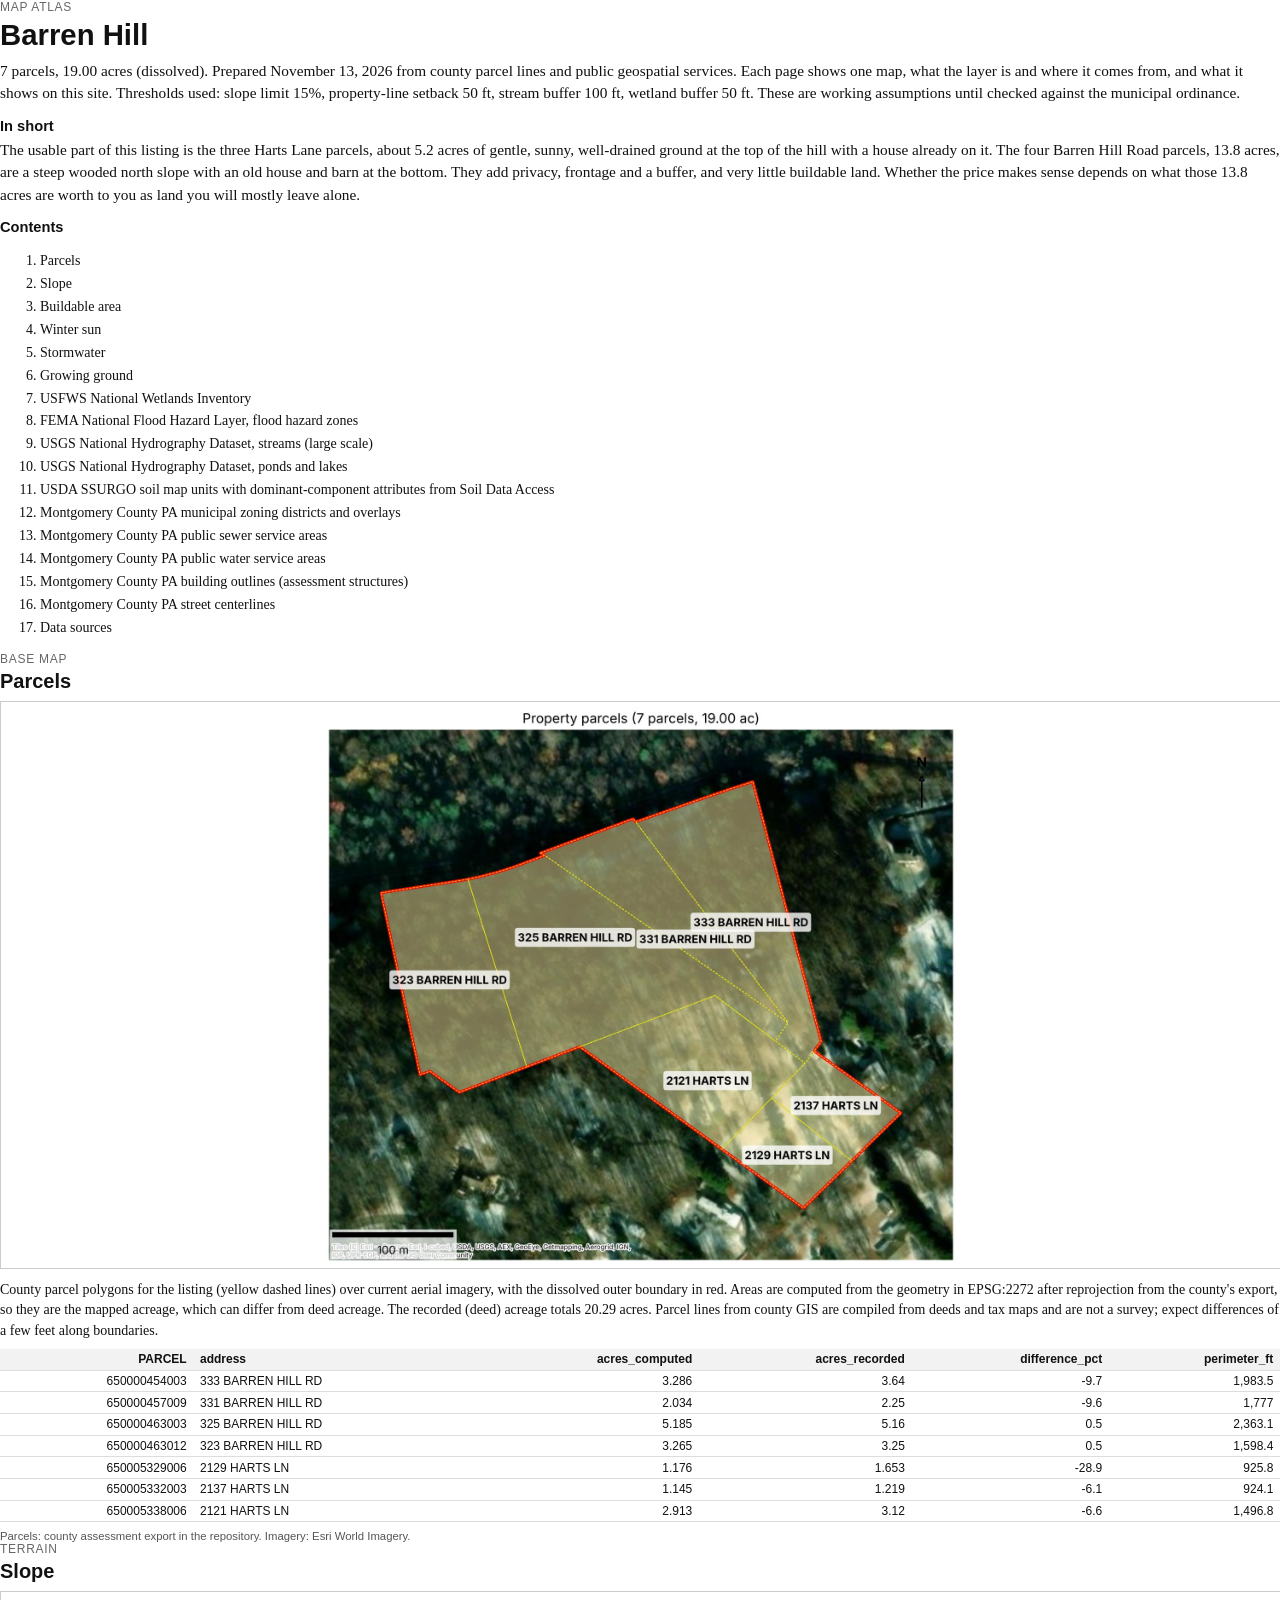
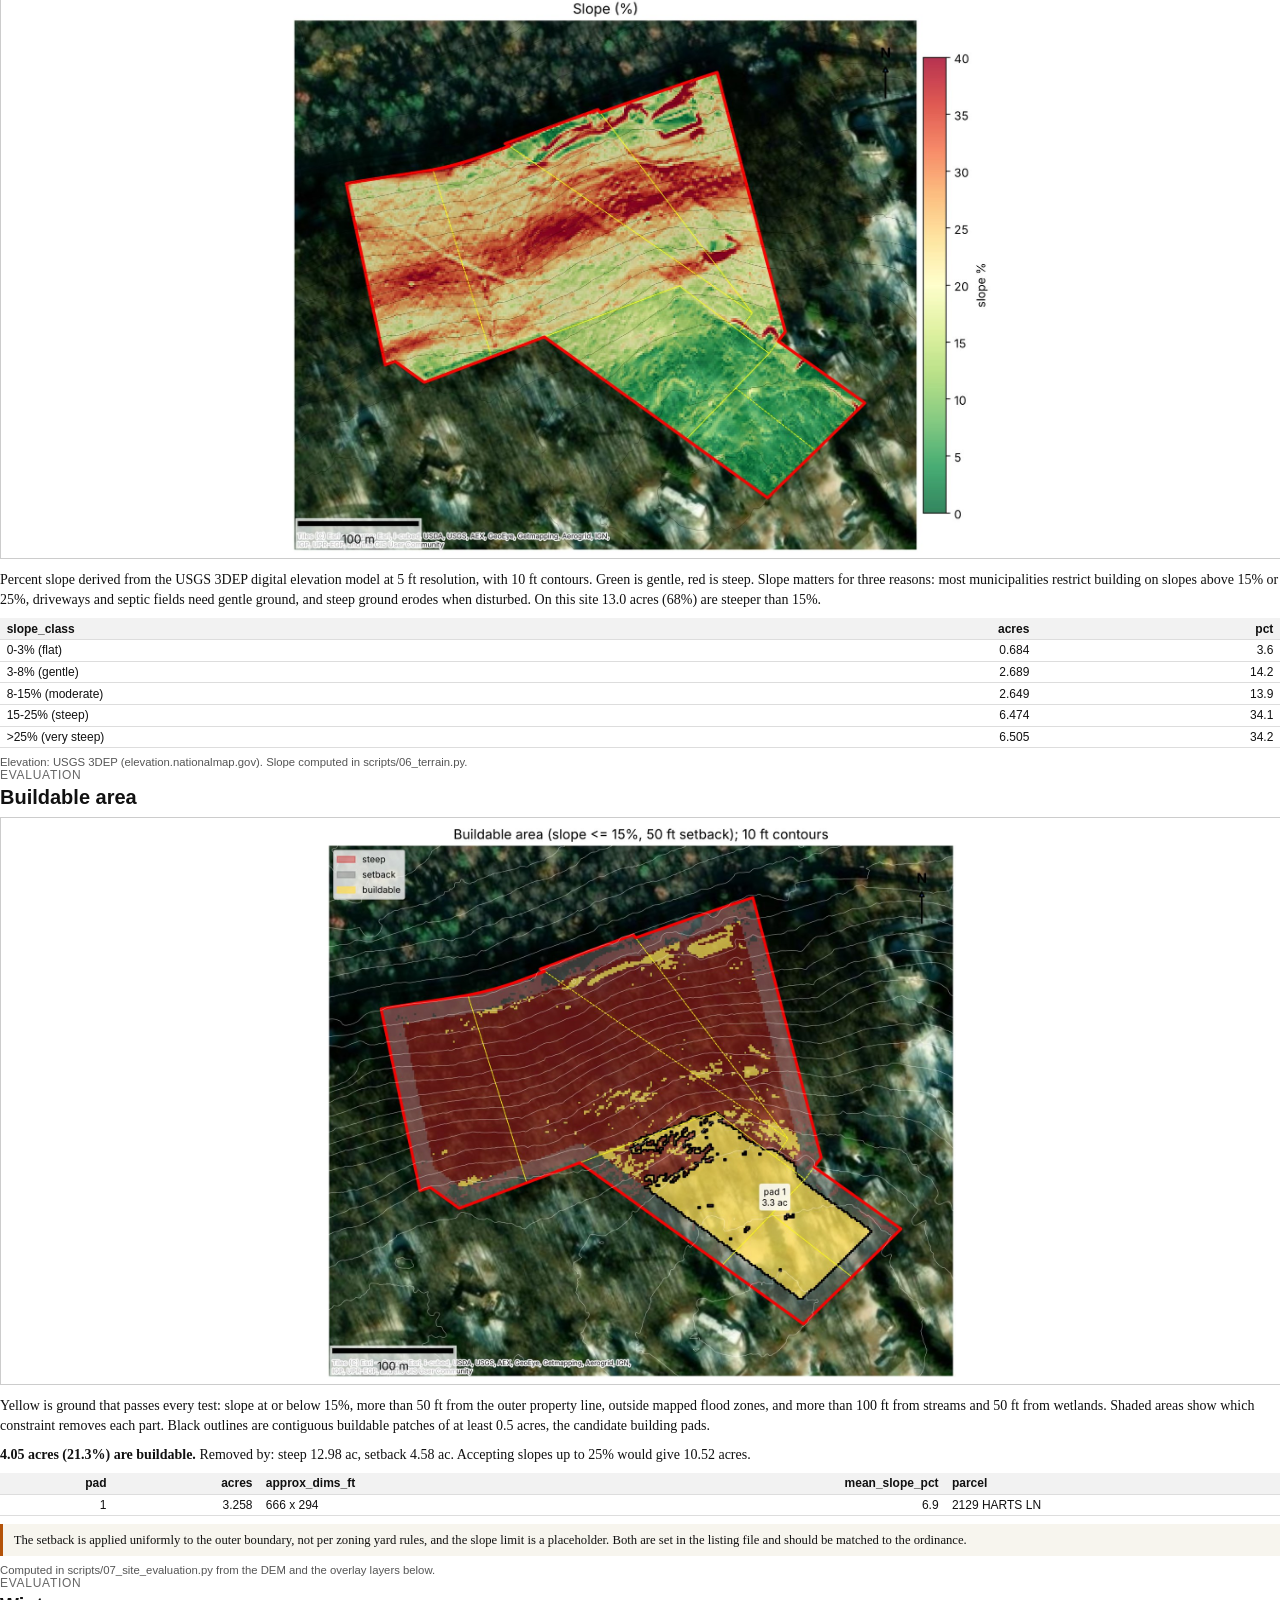
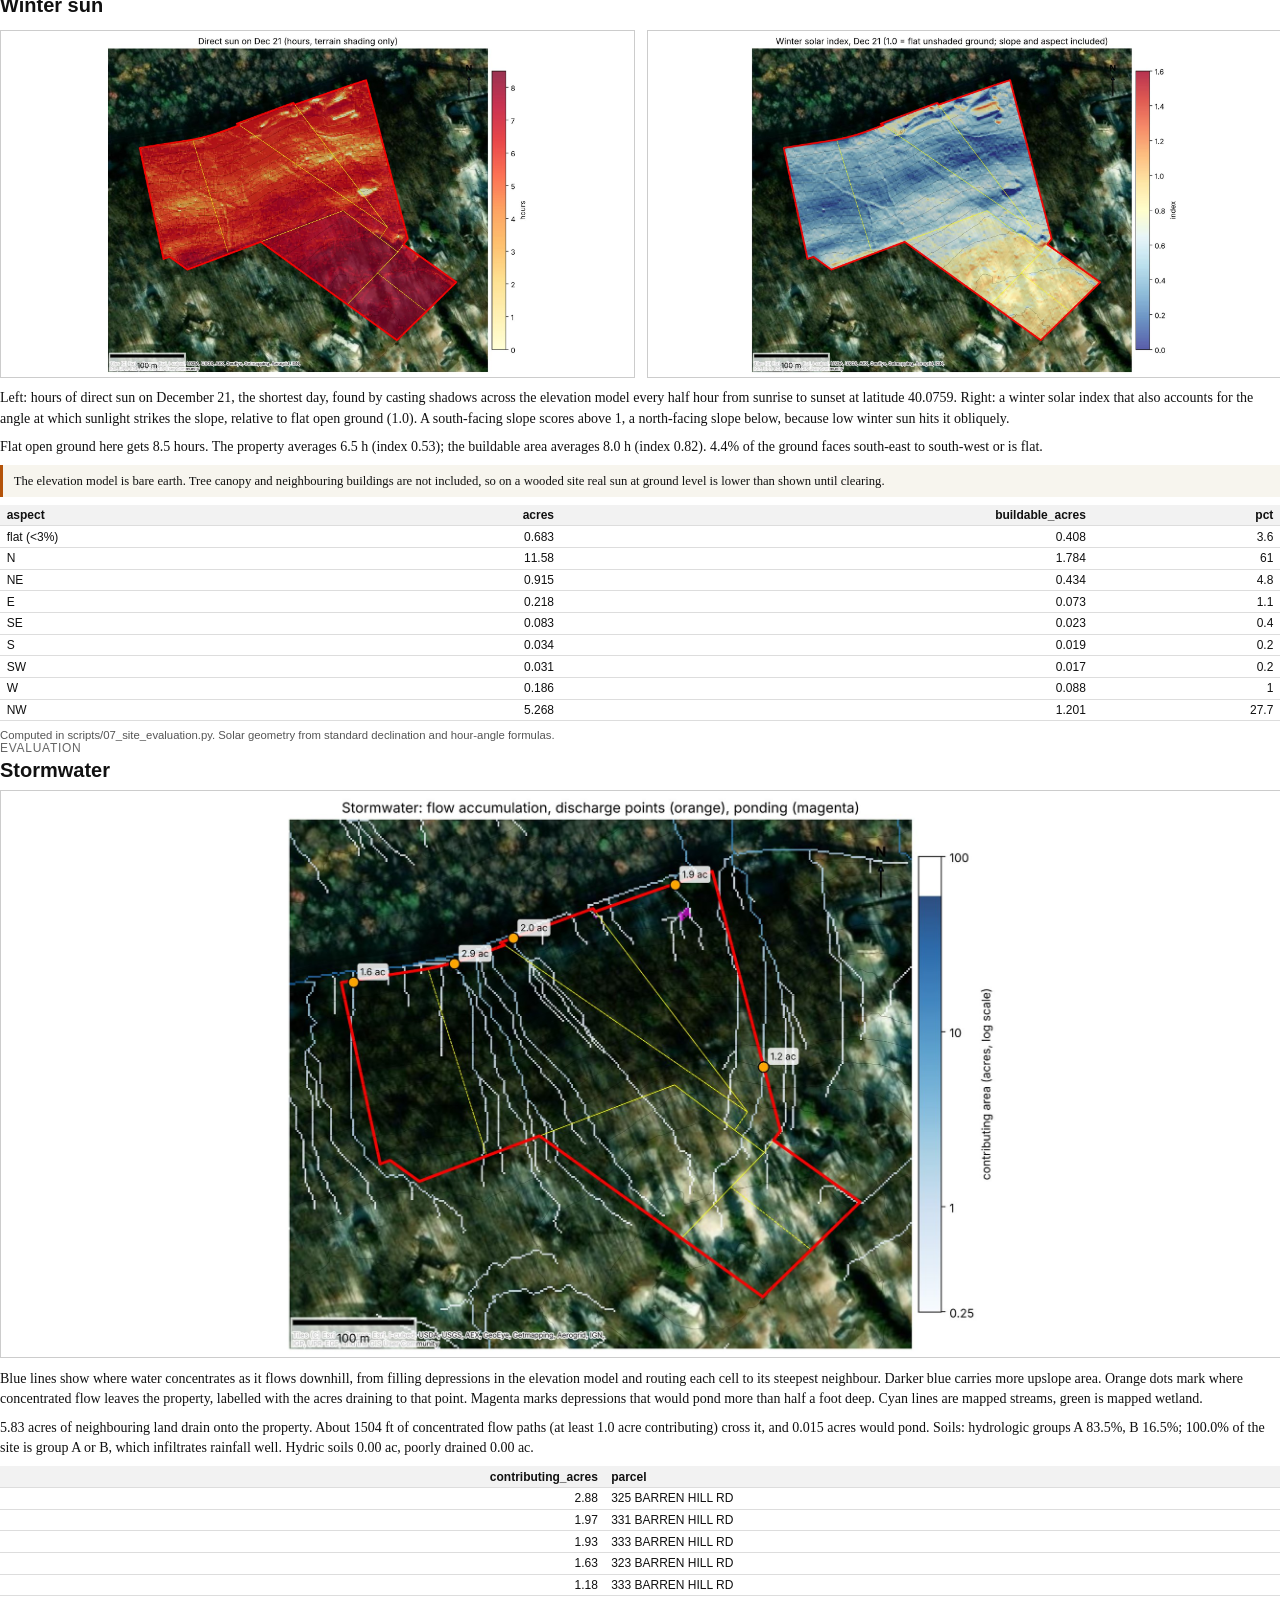
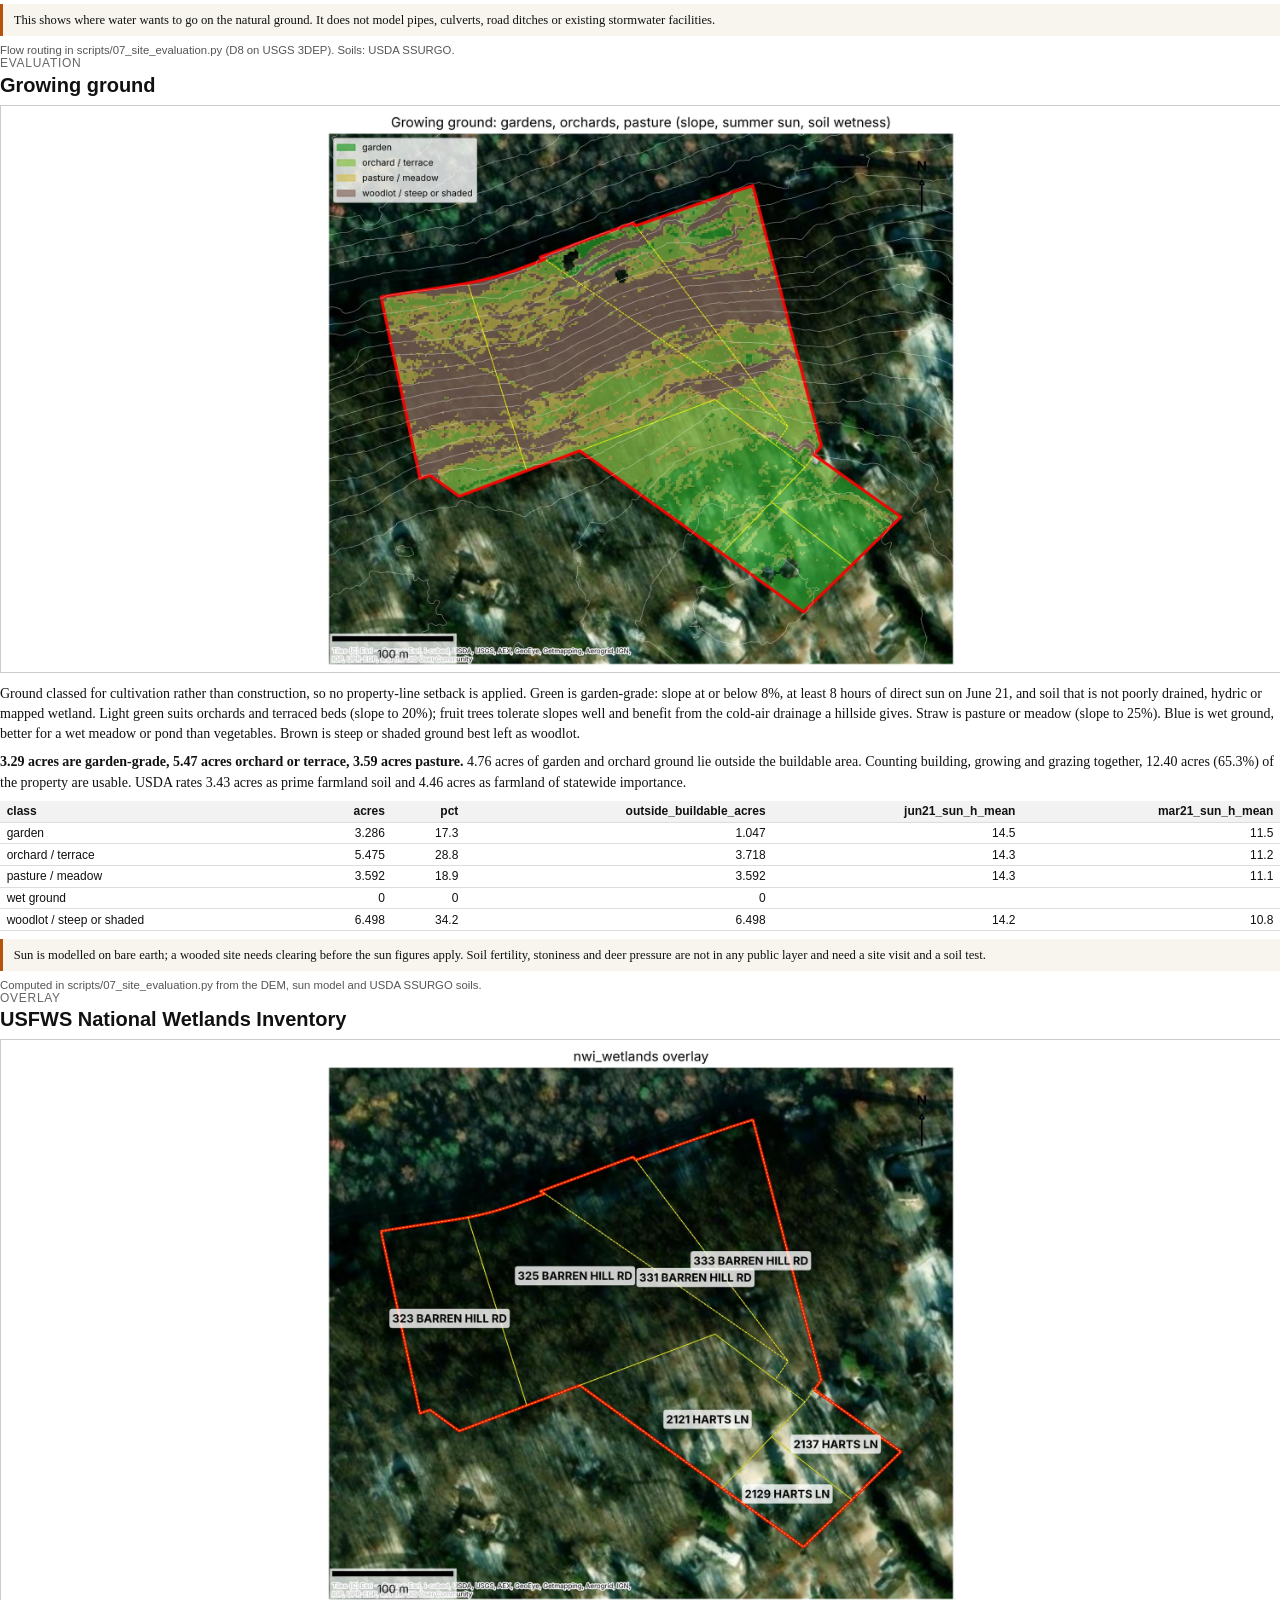
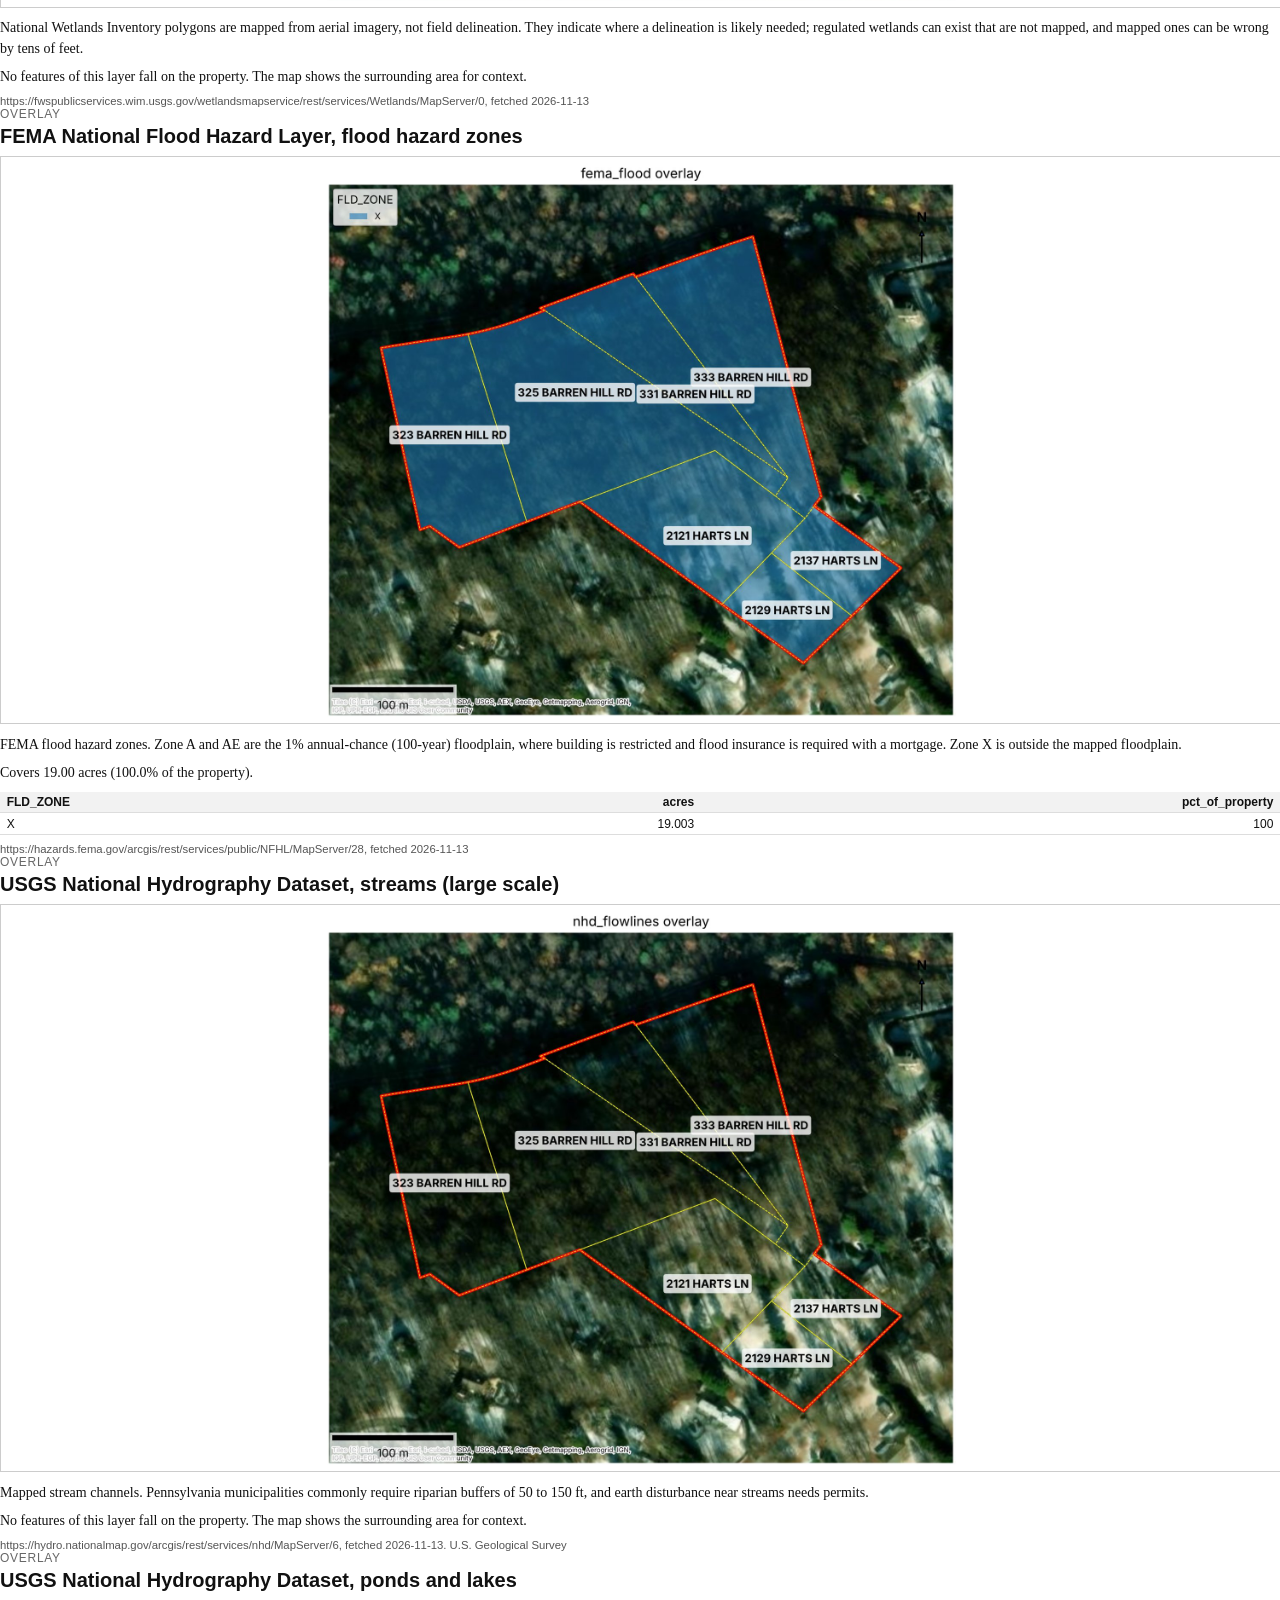
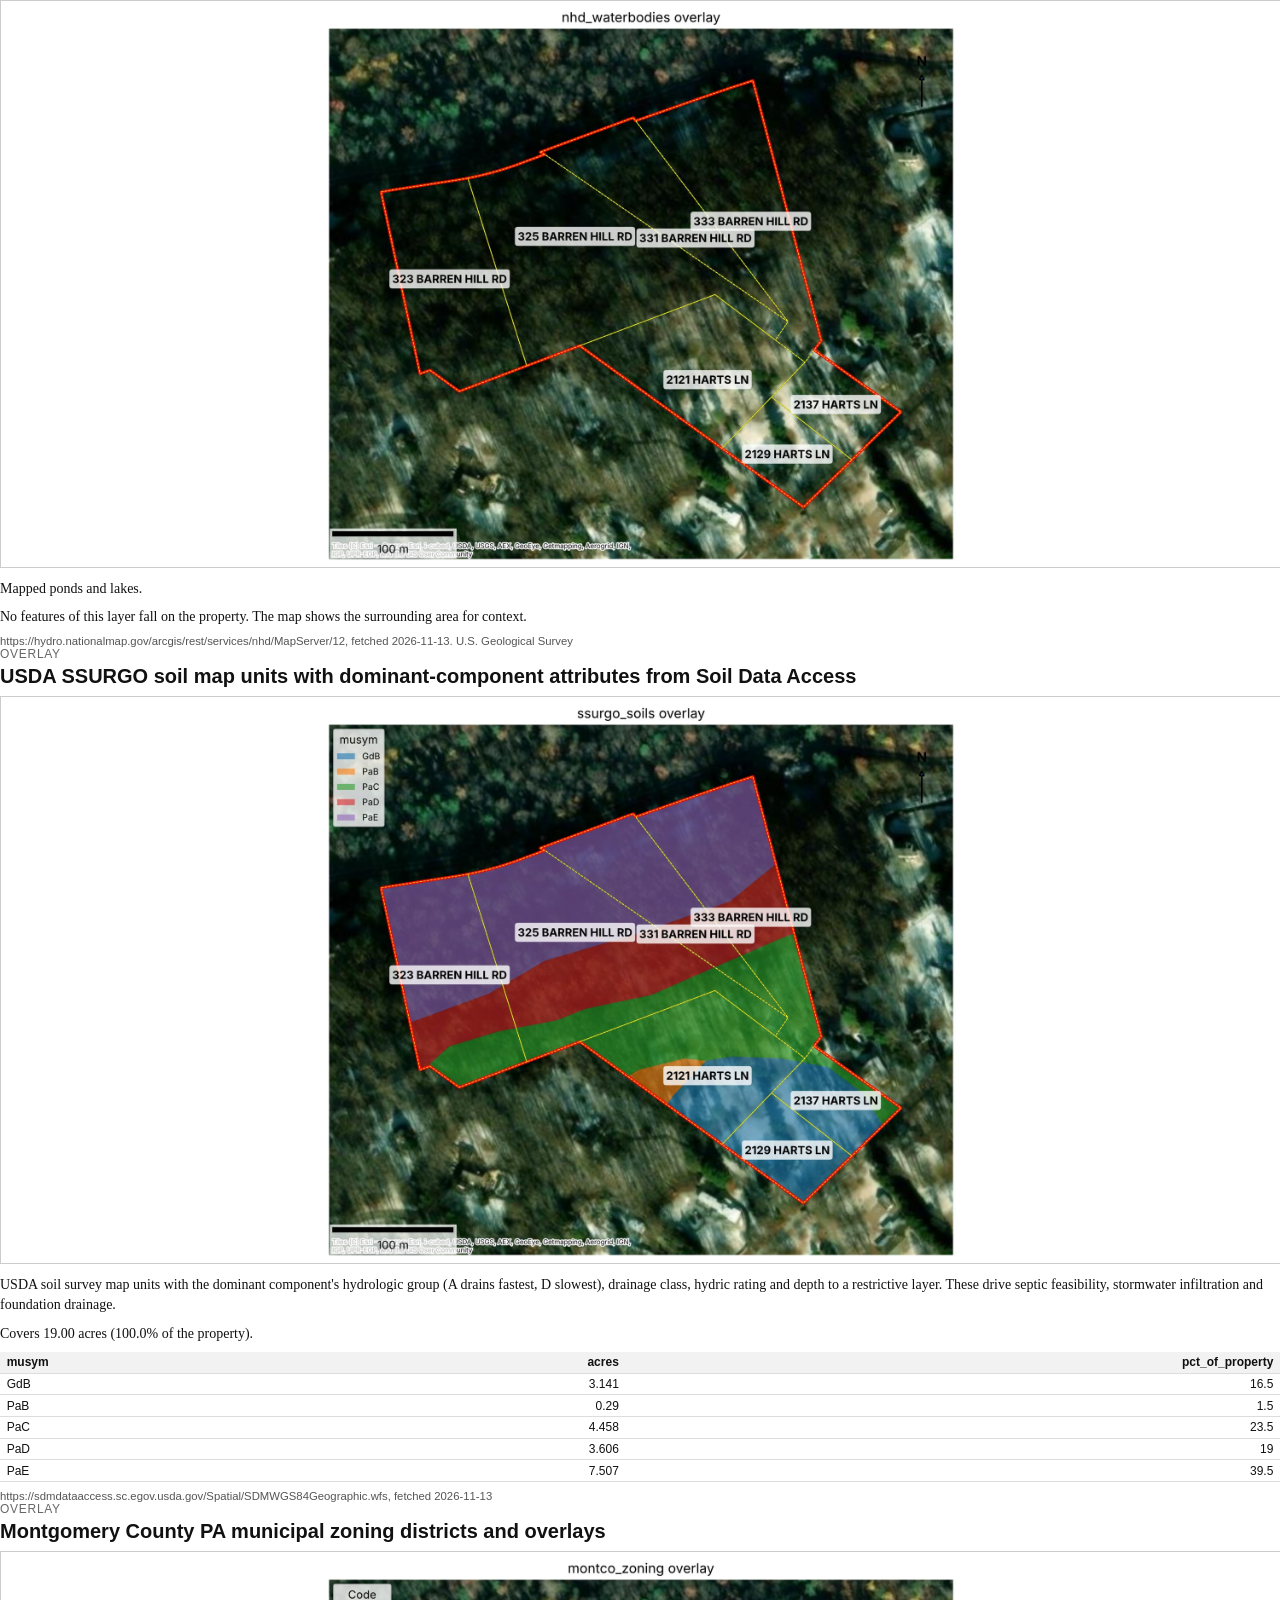
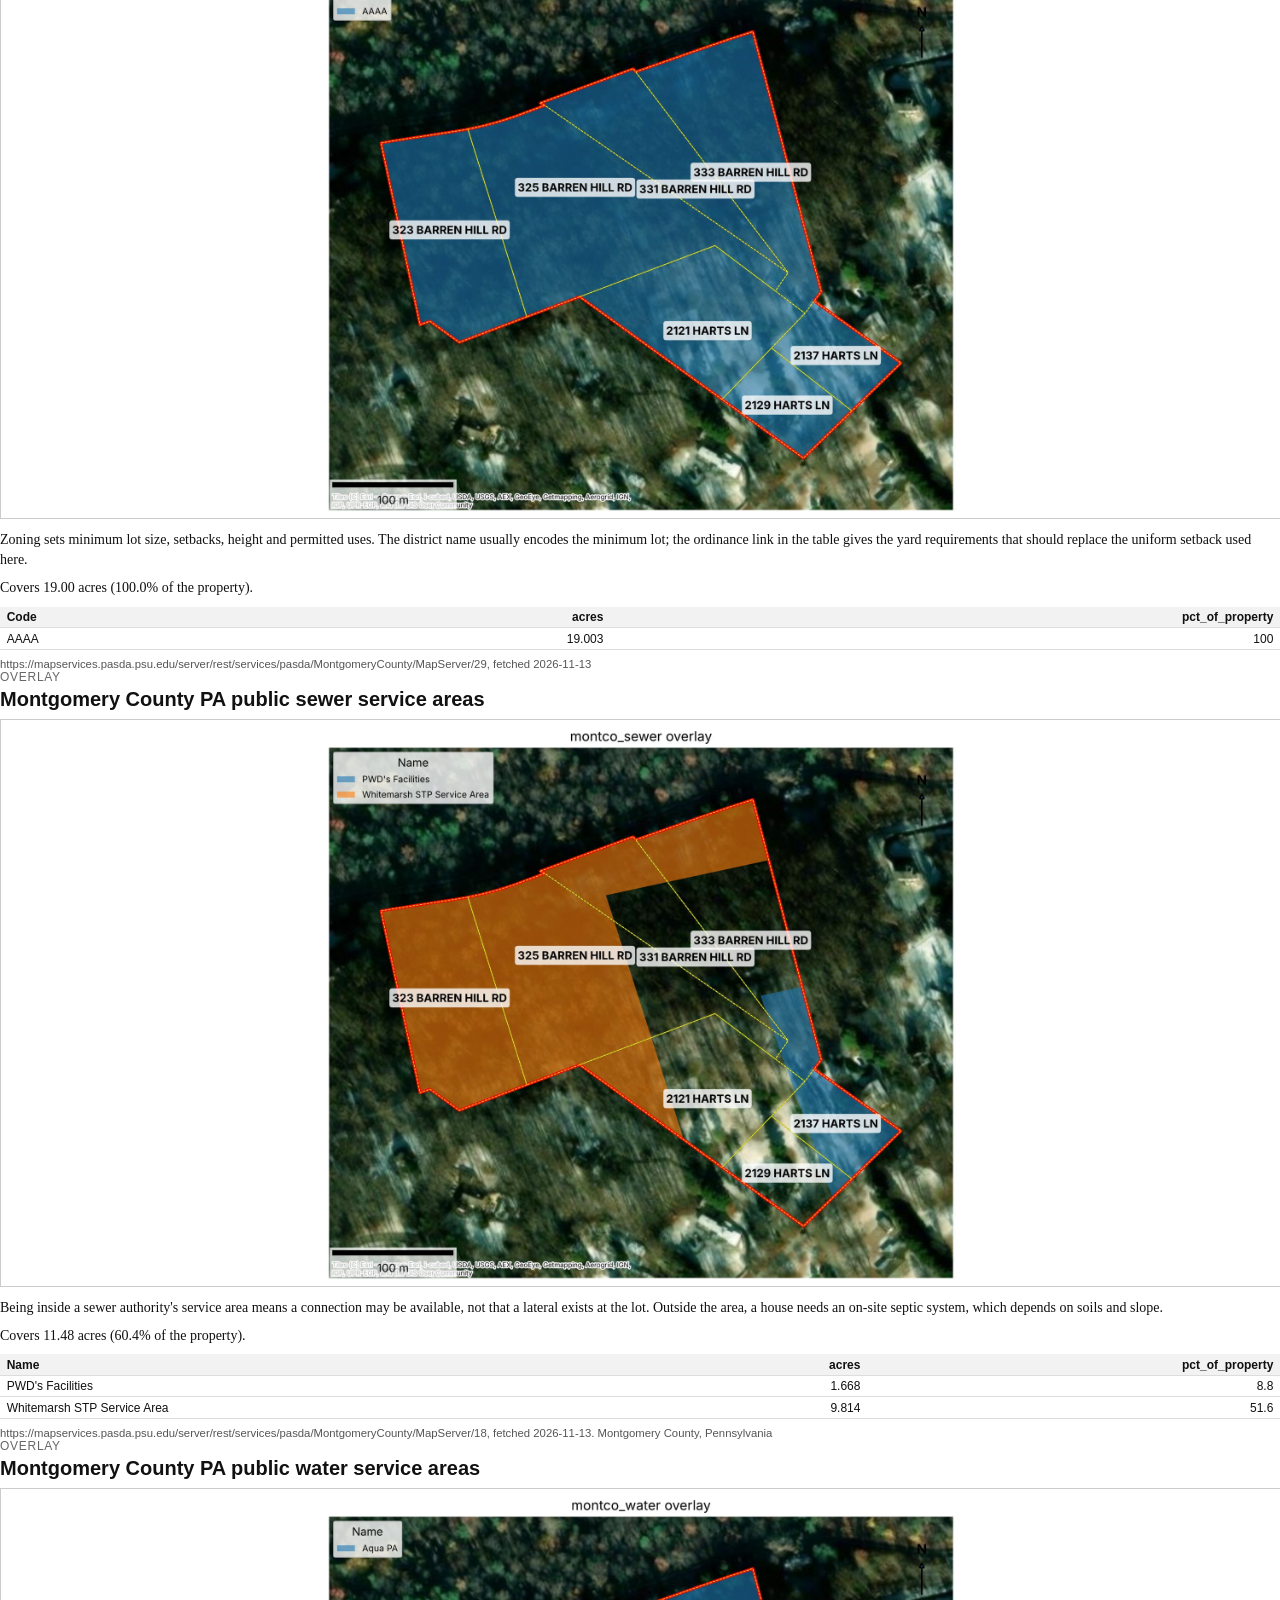
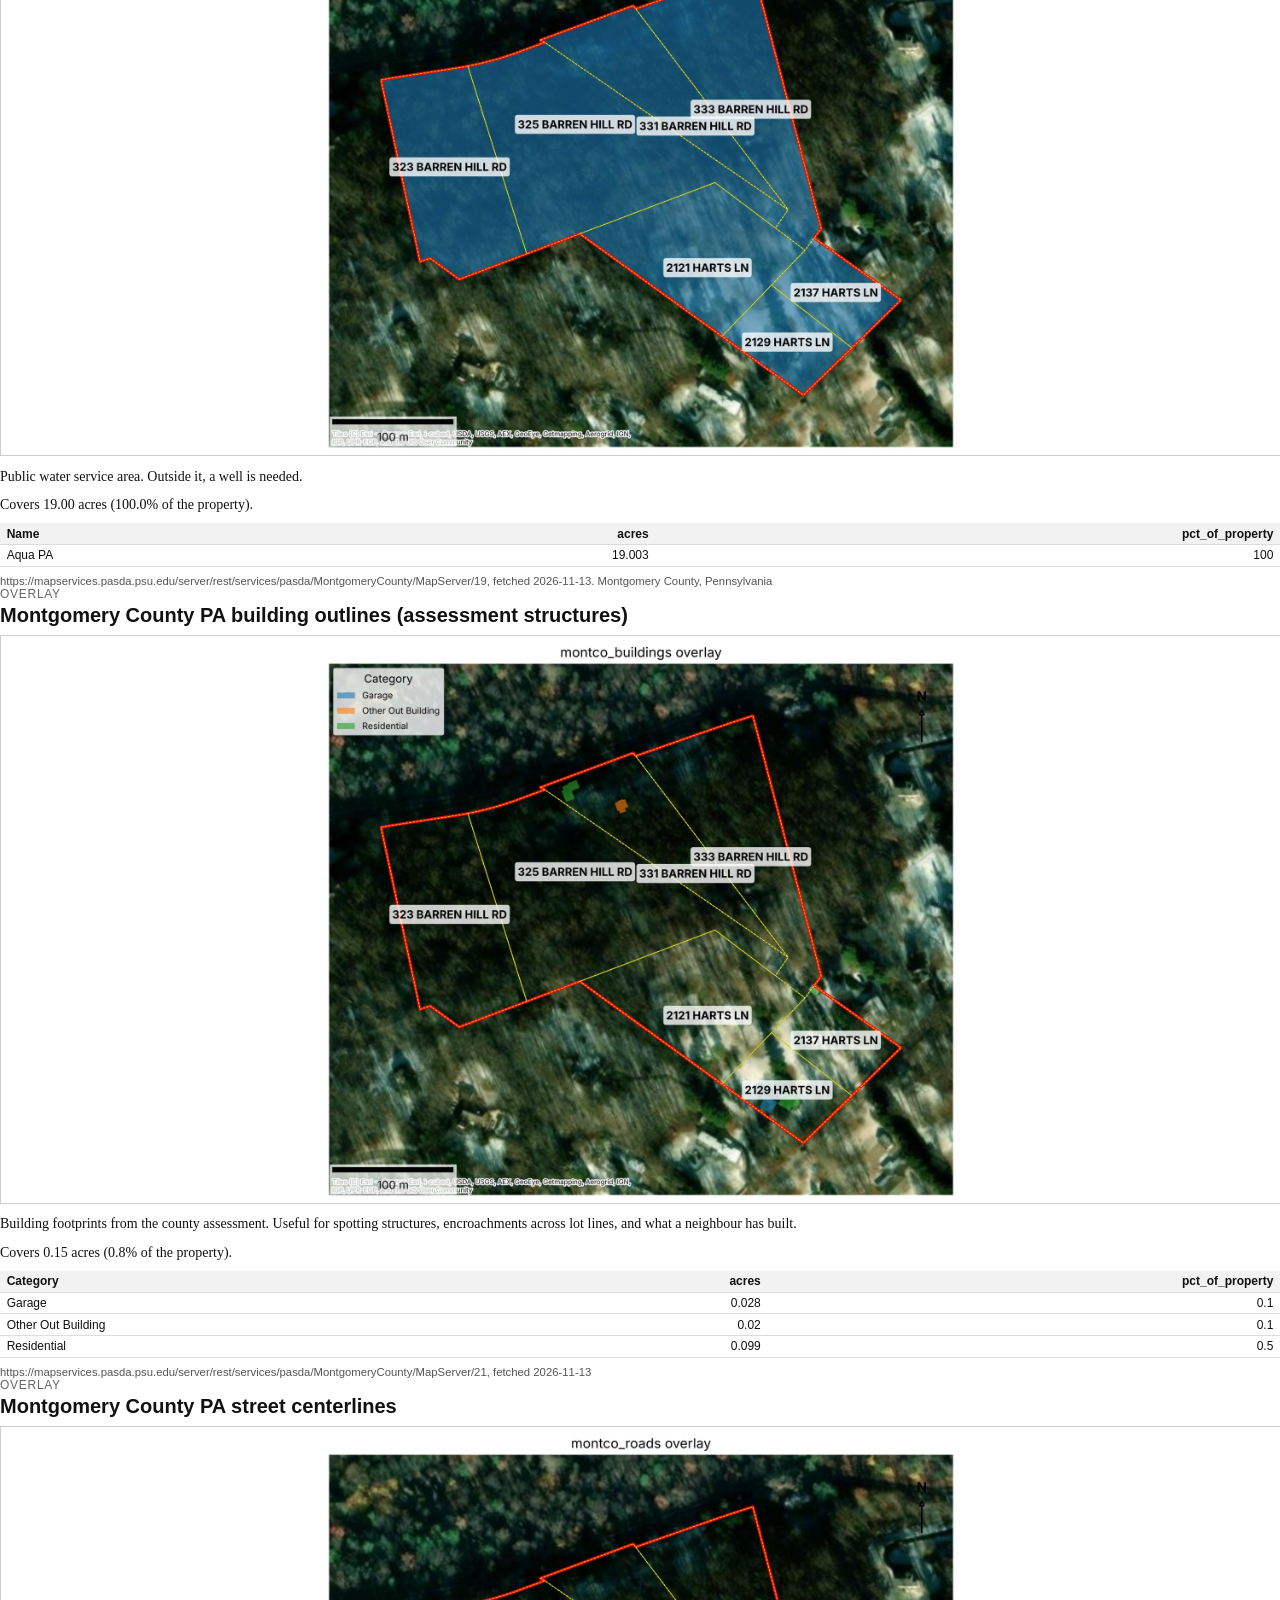
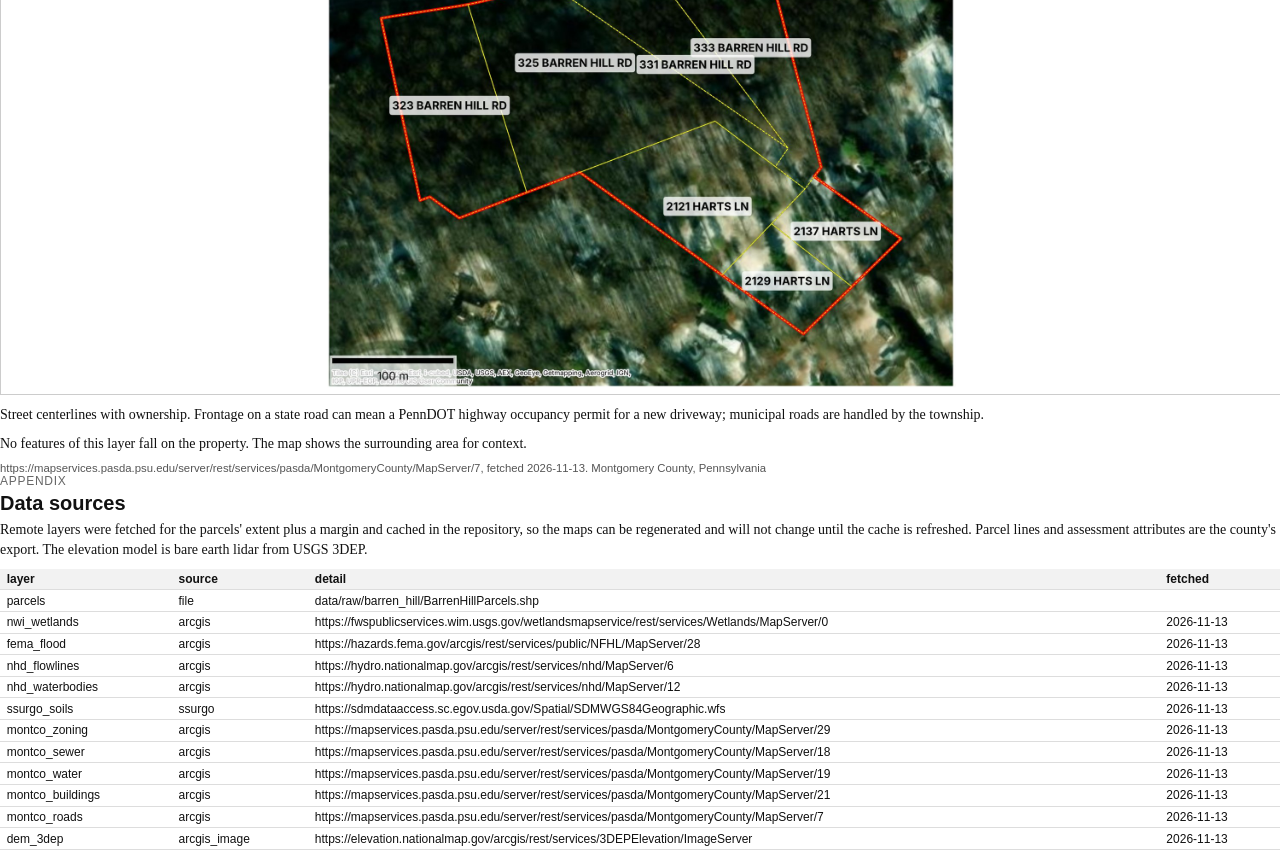
==== outputs/barren_hill/atlas.html @ b7d7057c "Growing-ground analysis and PDF map atlas Classes ground for gardens, orchards, pasture, wet ground " ====
<!DOCTYPE html><html><head><meta charset=utf-8><title>barren_hill map atlas</title><style>
@page { size: Letter; margin: 0.6in 0.6in 0.7in 0.6in; }
body { font: 10.5pt/1.45 Georgia, 'Times New Roman', serif; color: #111; margin: 0; }
h1 { font: 700 22pt/1.2 Helvetica, Arial, sans-serif; margin: 0 0 6pt; }
h2 { font: 700 15pt/1.2 Helvetica, Arial, sans-serif; margin: 0 0 4pt; }
h3 { font: 700 11pt/1.2 Helvetica, Arial, sans-serif; margin: 10pt 0 3pt; }
.page { page-break-after: always; }
.page:last-child { page-break-after: auto; }
.kicker { font: 9pt Helvetica, Arial, sans-serif; color: #666; text-transform: uppercase; letter-spacing: .06em; margin-bottom: 2pt; }
.map { width: 100%; max-height: 5.9in; object-fit: contain; display: block; margin: 6pt 0 8pt; border: 1px solid #ccc; }
.two .map { max-height: 3.6in; }
.src { font: 8.5pt Helvetica, Arial, sans-serif; color: #555; margin-top: 6pt; }
table { border-collapse: collapse; width: 100%; font: 9pt Helvetica, Arial, sans-serif; margin: 4pt 0 6pt; }
th, td { border-bottom: 1px solid #ddd; padding: 2.5pt 5pt; text-align: left; vertical-align: top; }
th { background: #f2f2f2; } td.n, th.n { text-align: right; }
p { margin: 0 0 6pt; }
.cover p { font-size: 11.5pt; }
.toc li { margin: 2pt 0; }
.note { background: #f7f5ee; border-left: 3px solid #b45309; padding: 5pt 8pt; margin: 6pt 0; font-size: 9.5pt; }
.two { display: grid; grid-template-columns: 1fr 1fr; gap: 10pt; }
</style></head><body><section class="page cover"><div class="kicker">Map atlas</div><h1>Barren Hill</h1><p>7 parcels, 19.00 acres (dissolved). Prepared November 13, 2026 from county parcel lines and public geospatial services. Each page shows one map, what the layer is and where it comes from, and what it shows on this site. Thresholds used: slope limit 15%, property-line setback 50 ft, stream buffer 100 ft, wetland buffer 50 ft. These are working assumptions until checked against the municipal ordinance.</p><h3>In short</h3><p>The usable part of this listing is the three Harts Lane parcels, about 5.2 acres of gentle, sunny, well-drained ground at the top of the hill with a house already on it. The four Barren Hill Road parcels, 13.8 acres, are a steep wooded north slope with an old house and barn at the bottom. They add privacy, frontage and a buffer, and very little buildable land. Whether the price makes sense depends on what those 13.8 acres are worth to you as land you will mostly leave alone.</p><h3>Contents</h3><ol class="toc"><li>Parcels</li><li>Slope</li><li>Buildable area</li><li>Winter sun</li><li>Stormwater</li><li>Growing ground</li><li>USFWS National Wetlands Inventory</li><li>FEMA National Flood Hazard Layer, flood hazard zones</li><li>USGS National Hydrography Dataset, streams (large scale)</li><li>USGS National Hydrography Dataset, ponds and lakes</li><li>USDA SSURGO soil map units with dominant-component attributes from Soil Data Access</li><li>Montgomery County PA municipal zoning districts and overlays</li><li>Montgomery County PA public sewer service areas</li><li>Montgomery County PA public water service areas</li><li>Montgomery County PA building outlines (assessment structures)</li><li>Montgomery County PA street centerlines</li><li>Data sources</li></ol></section><section class="page"><div class="kicker">Base map</div><h2>Parcels</h2><img class="map" src="[data-uri]"><p>County parcel polygons for the listing (yellow dashed lines) over current aerial imagery, with the dissolved outer boundary in red. Areas are computed from the geometry in EPSG:2272 after reprojection from the county's export, so they are the mapped acreage, which can differ from deed acreage. The recorded (deed) acreage totals 20.29 acres. Parcel lines from county GIS are compiled from deeds and tax maps and are not a survey; expect differences of a few feet along boundaries.</p><table><thead><tr><th class="n">PARCEL</th><th class="">address</th><th class="n">acres_computed</th><th class="n">acres_recorded</th><th class="n">difference_pct</th><th class="n">perimeter_ft</th></tr></thead><tbody><tr><td class="n">650000454003</td><td class="">333 BARREN HILL RD</td><td class="n">3.286</td><td class="n">3.64</td><td class="n">-9.7</td><td class="n">1,983.5</td></tr><tr><td class="n">650000457009</td><td class="">331 BARREN HILL RD</td><td class="n">2.034</td><td class="n">2.25</td><td class="n">-9.6</td><td class="n">1,777</td></tr><tr><td class="n">650000463003</td><td class="">325 BARREN HILL RD</td><td class="n">5.185</td><td class="n">5.16</td><td class="n">0.5</td><td class="n">2,363.1</td></tr><tr><td class="n">650000463012</td><td class="">323 BARREN HILL RD</td><td class="n">3.265</td><td class="n">3.25</td><td class="n">0.5</td><td class="n">1,598.4</td></tr><tr><td class="n">650005329006</td><td class="">2129 HARTS LN</td><td class="n">1.176</td><td class="n">1.653</td><td class="n">-28.9</td><td class="n">925.8</td></tr><tr><td class="n">650005332003</td><td class="">2137 HARTS LN</td><td class="n">1.145</td><td class="n">1.219</td><td class="n">-6.1</td><td class="n">924.1</td></tr><tr><td class="n">650005338006</td><td class="">2121 HARTS LN</td><td class="n">2.913</td><td class="n">3.12</td><td class="n">-6.6</td><td class="n">1,496.8</td></tr></tbody></table><div class=src>Parcels: county assessment export in the repository. Imagery: Esri World Imagery.</div></section><section class="page"><div class="kicker">Terrain</div><h2>Slope</h2><img class="map" src="[data-uri]"><p>Percent slope derived from the USGS 3DEP digital elevation model at 5 ft resolution, with 10 ft contours. Green is gentle, red is steep. Slope matters for three reasons: most municipalities restrict building on slopes above 15% or 25%, driveways and septic fields need gentle ground, and steep ground erodes when disturbed. On this site 13.0 acres (68%) are steeper than 15%.</p><table><thead><tr><th class="">slope_class</th><th class="n">acres</th><th class="n">pct</th></tr></thead><tbody><tr><td class="">0-3% (flat)</td><td class="n">0.684</td><td class="n">3.6</td></tr><tr><td class="">3-8% (gentle)</td><td class="n">2.689</td><td class="n">14.2</td></tr><tr><td class="">8-15% (moderate)</td><td class="n">2.649</td><td class="n">13.9</td></tr><tr><td class="">15-25% (steep)</td><td class="n">6.474</td><td class="n">34.1</td></tr><tr><td class="">&gt;25% (very steep)</td><td class="n">6.505</td><td class="n">34.2</td></tr></tbody></table><div class=src>Elevation: USGS 3DEP (elevation.nationalmap.gov). Slope computed in scripts/06_terrain.py.</div></section><section class="page"><div class="kicker">Evaluation</div><h2>Buildable area</h2><img class="map" src="[data-uri]"><p>Yellow is ground that passes every test: slope at or below 15%, more than 50 ft from the outer property line, outside mapped flood zones, and more than 100 ft from streams and 50 ft from wetlands. Shaded areas show which constraint removes each part. Black outlines are contiguous buildable patches of at least 0.5 acres, the candidate building pads.</p><p><b>4.05 acres (21.3%) are buildable.</b> Removed by: steep 12.98 ac, setback 4.58 ac. Accepting slopes up to 25% would give 10.52 acres.</p><table><thead><tr><th class="n">pad</th><th class="n">acres</th><th class="">approx_dims_ft</th><th class="n">mean_slope_pct</th><th class="">parcel</th></tr></thead><tbody><tr><td class="n">1</td><td class="n">3.258</td><td class="">666 x 294</td><td class="n">6.9</td><td class="">2129 HARTS LN</td></tr></tbody></table><p class=note>The setback is applied uniformly to the outer boundary, not per zoning yard rules, and the slope limit is a placeholder. Both are set in the listing file and should be matched to the ordinance.</p><div class=src>Computed in scripts/07_site_evaluation.py from the DEM and the overlay layers below.</div></section><section class="page"><div class="kicker">Evaluation</div><h2>Winter sun</h2><div class="two"><img class="map" src="[data-uri]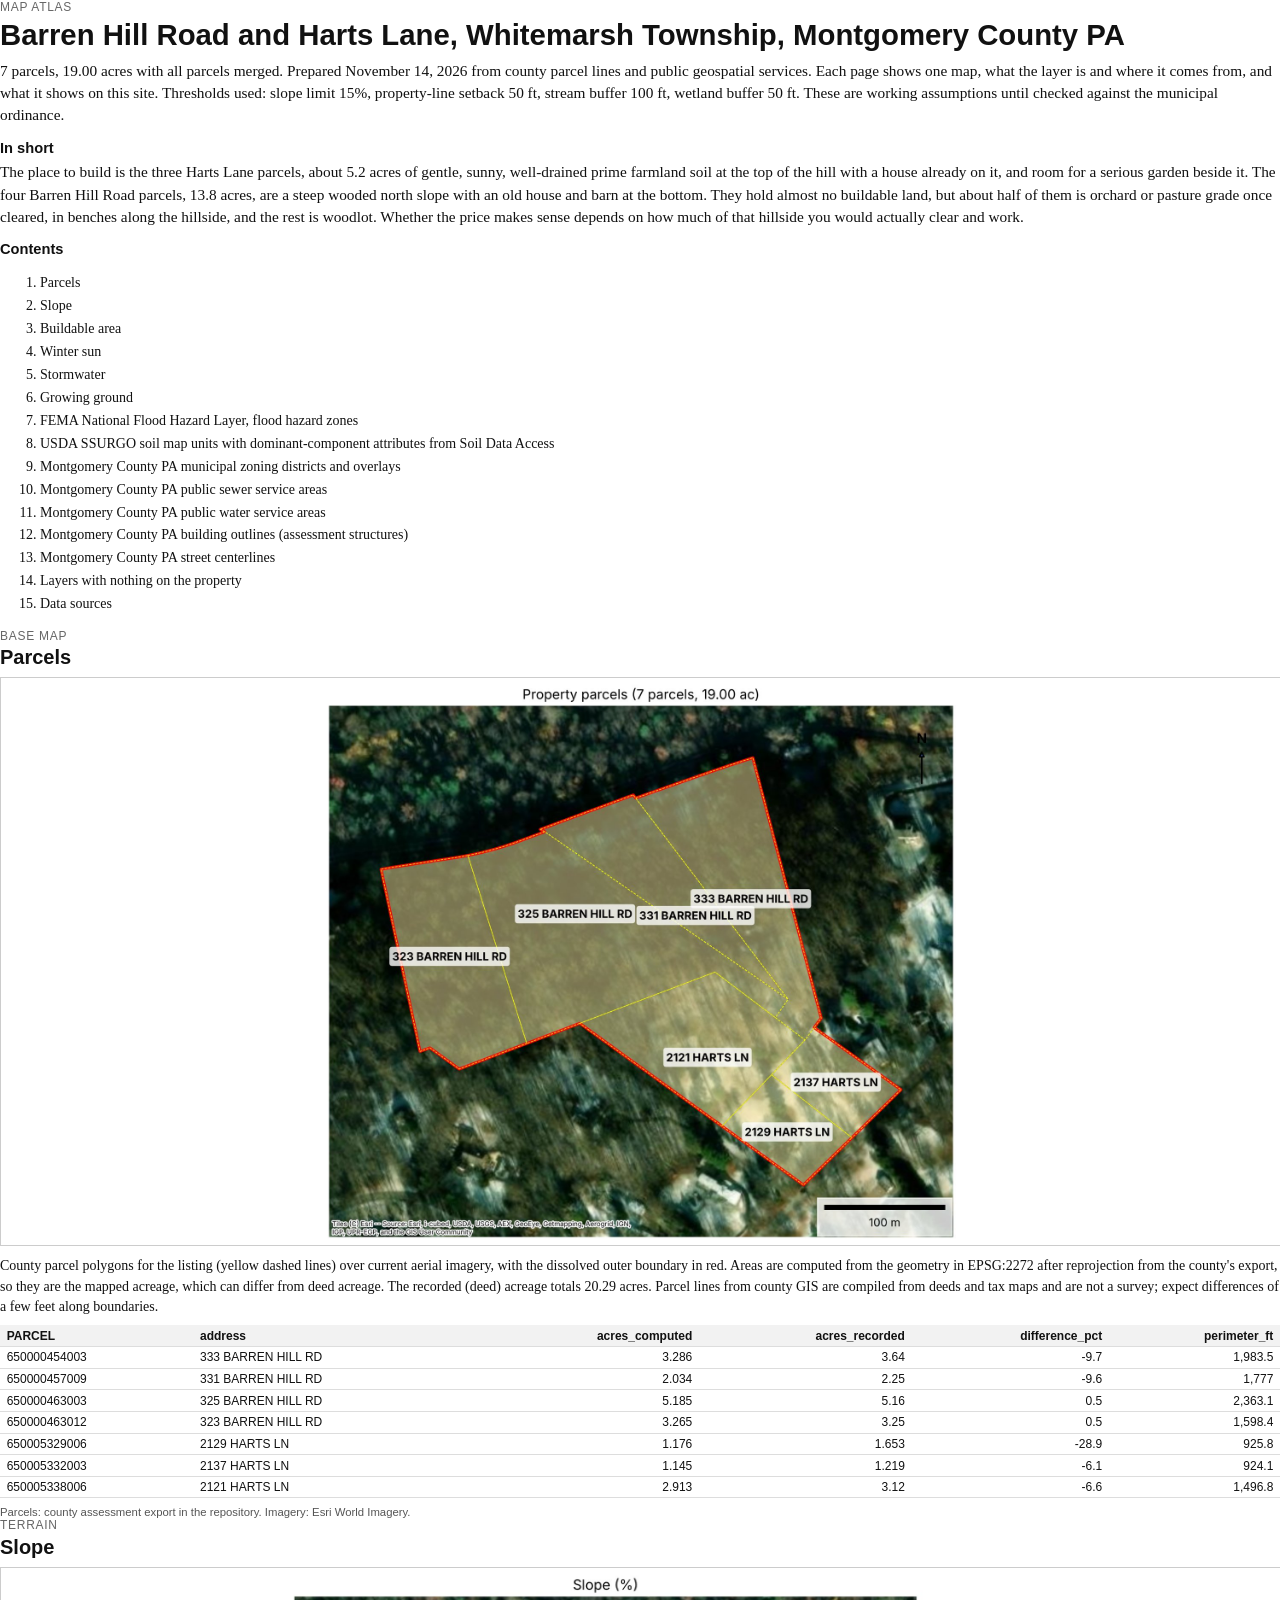
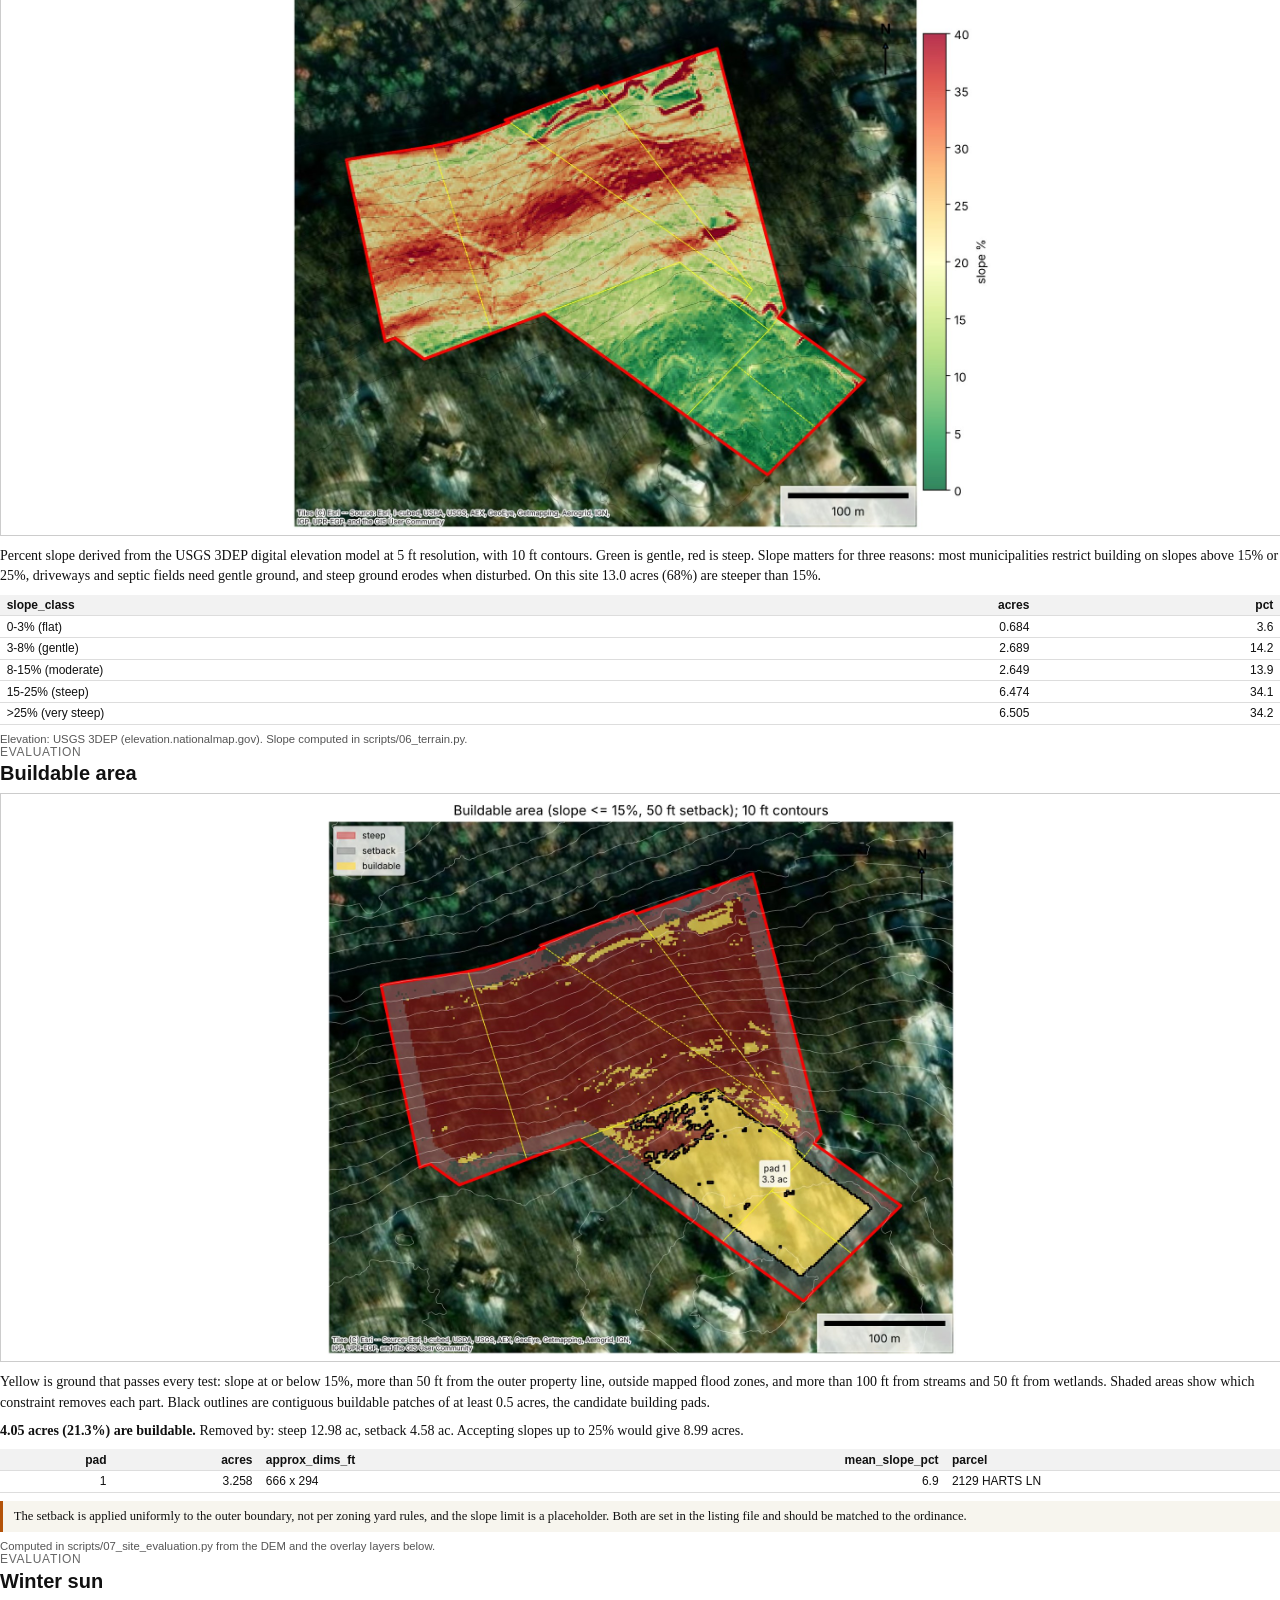
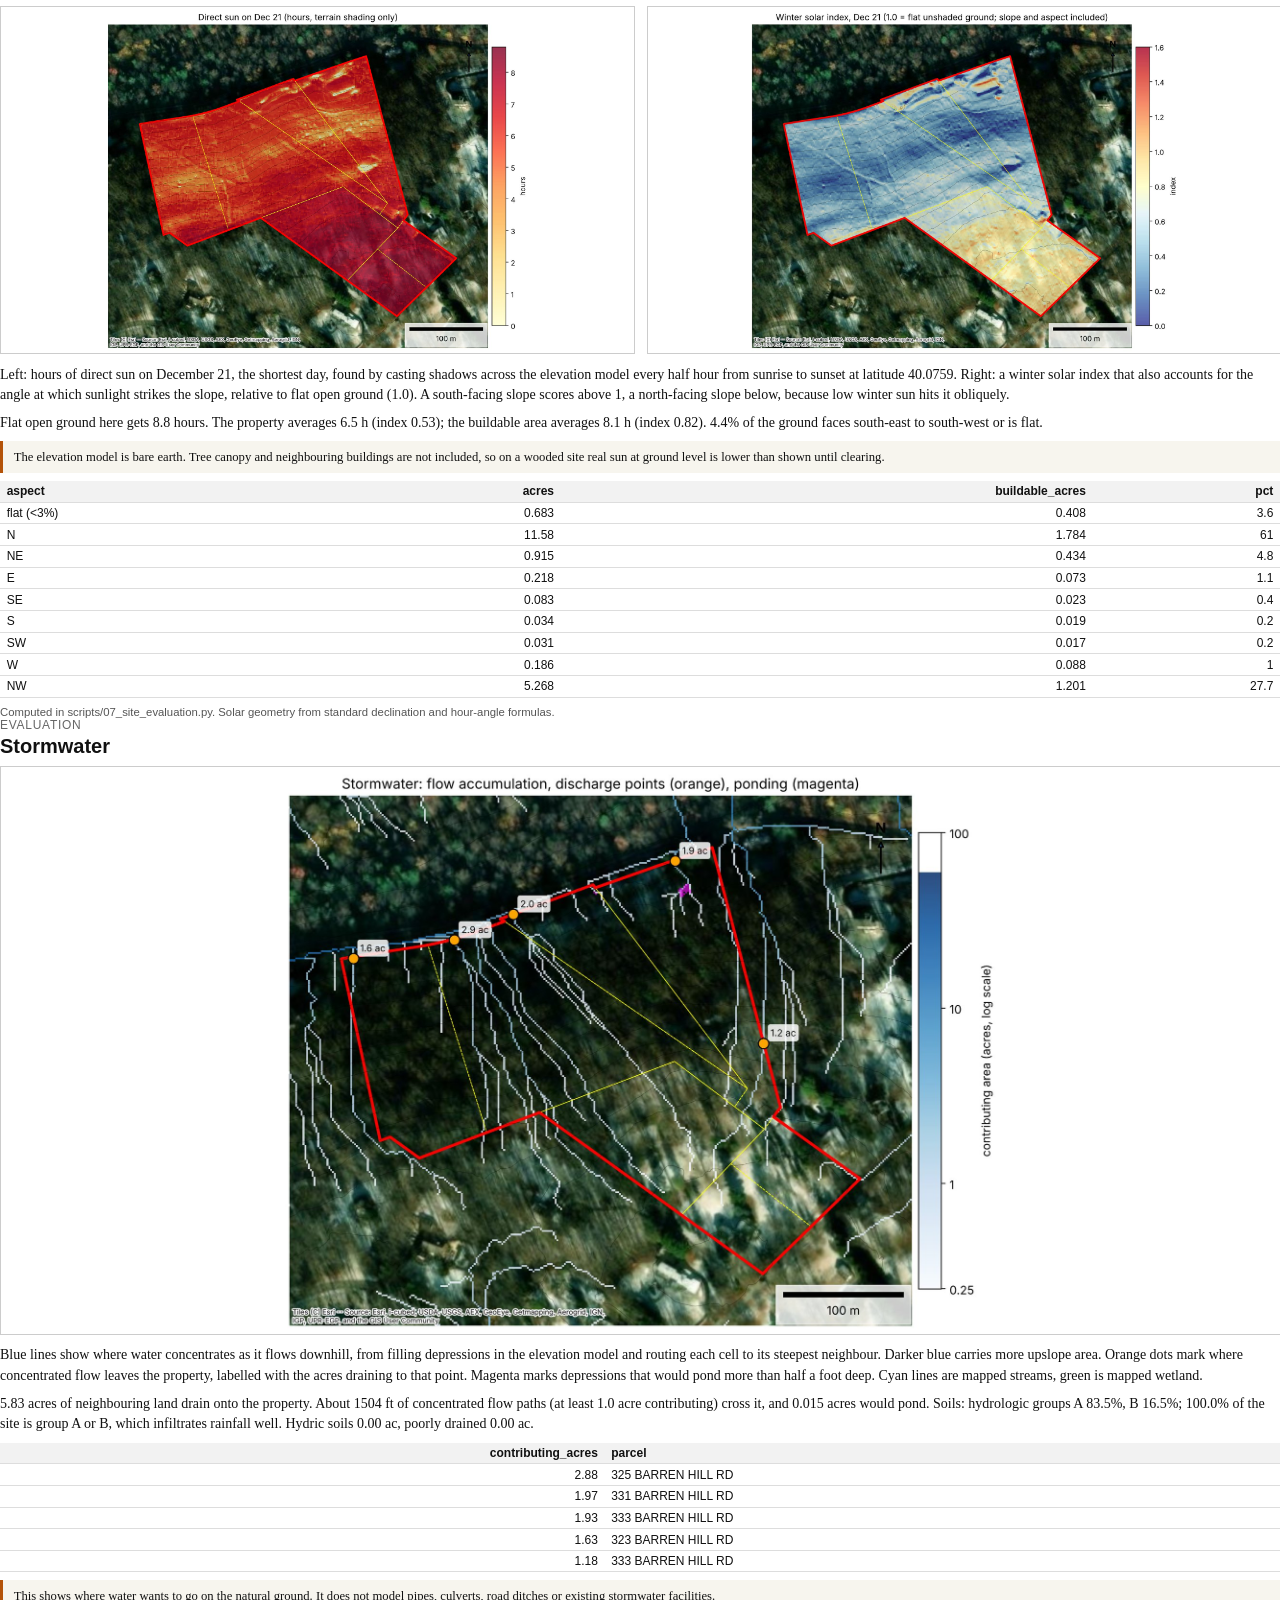
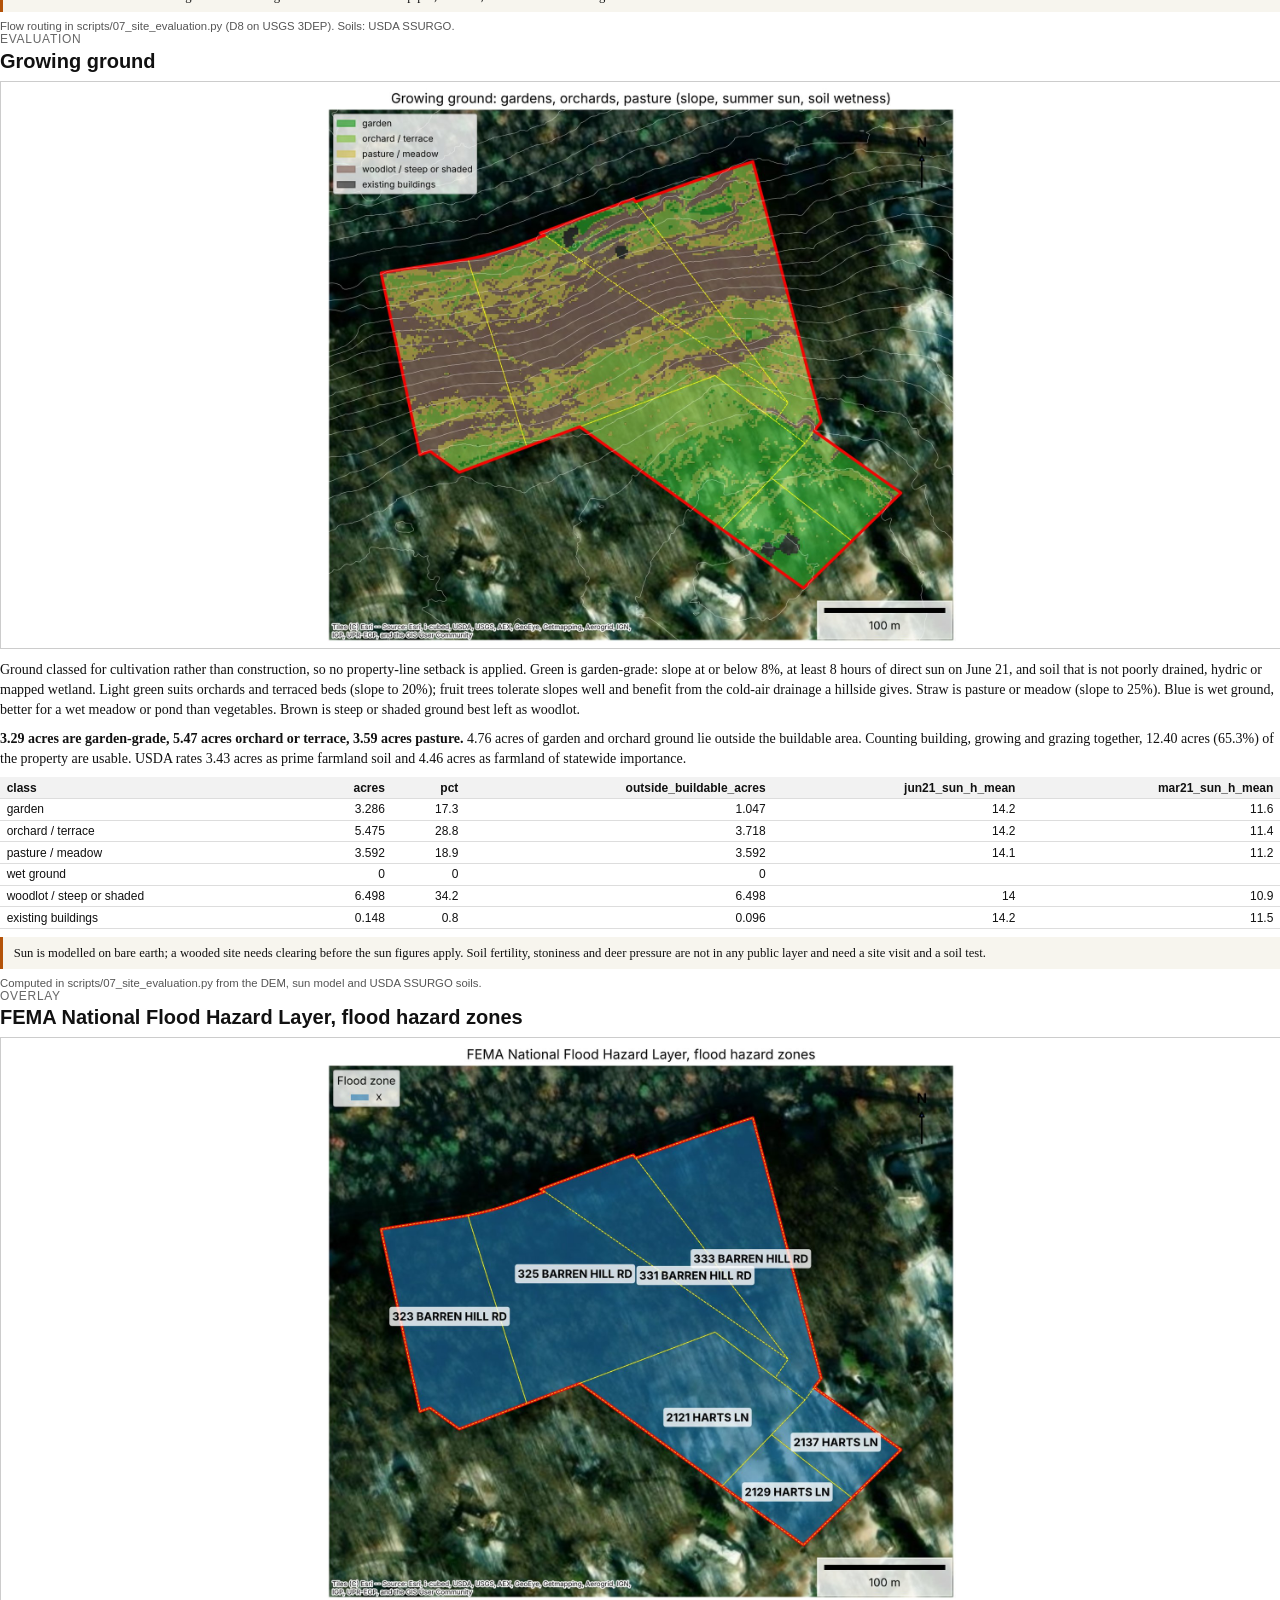
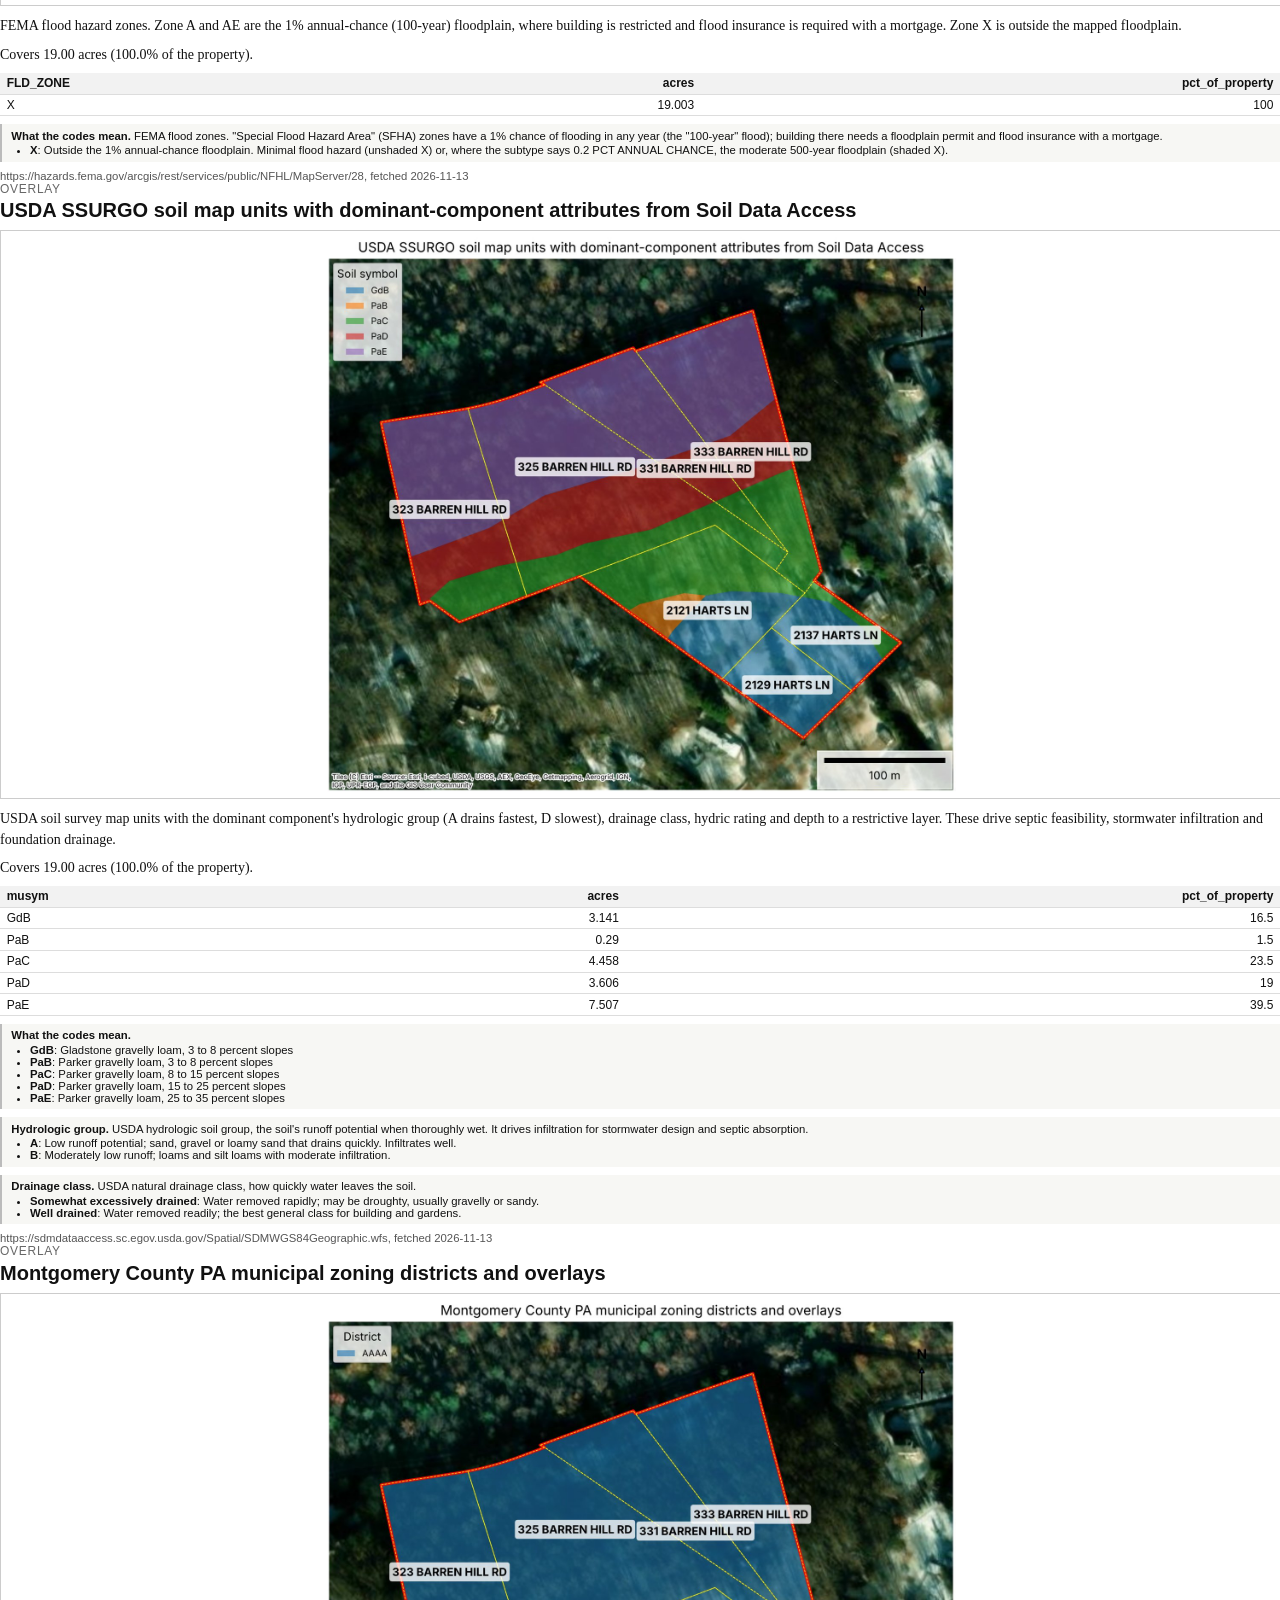
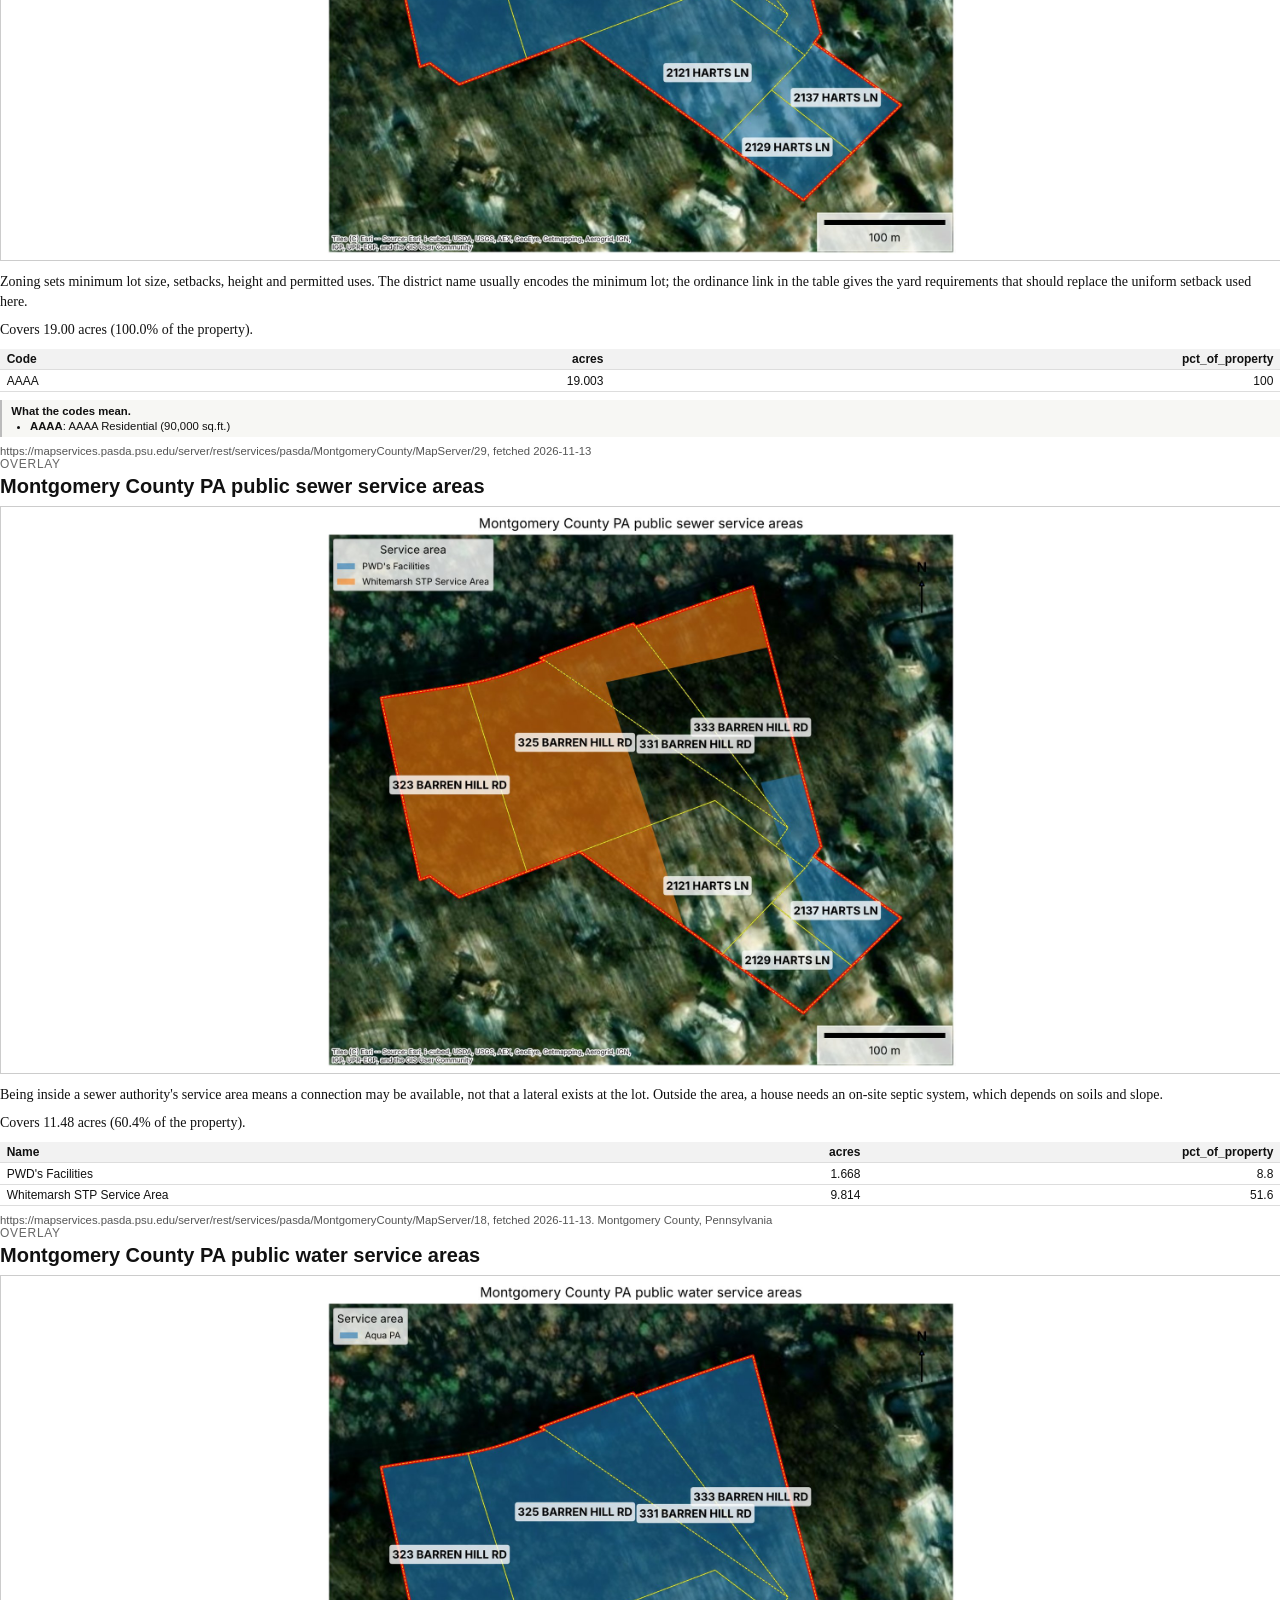
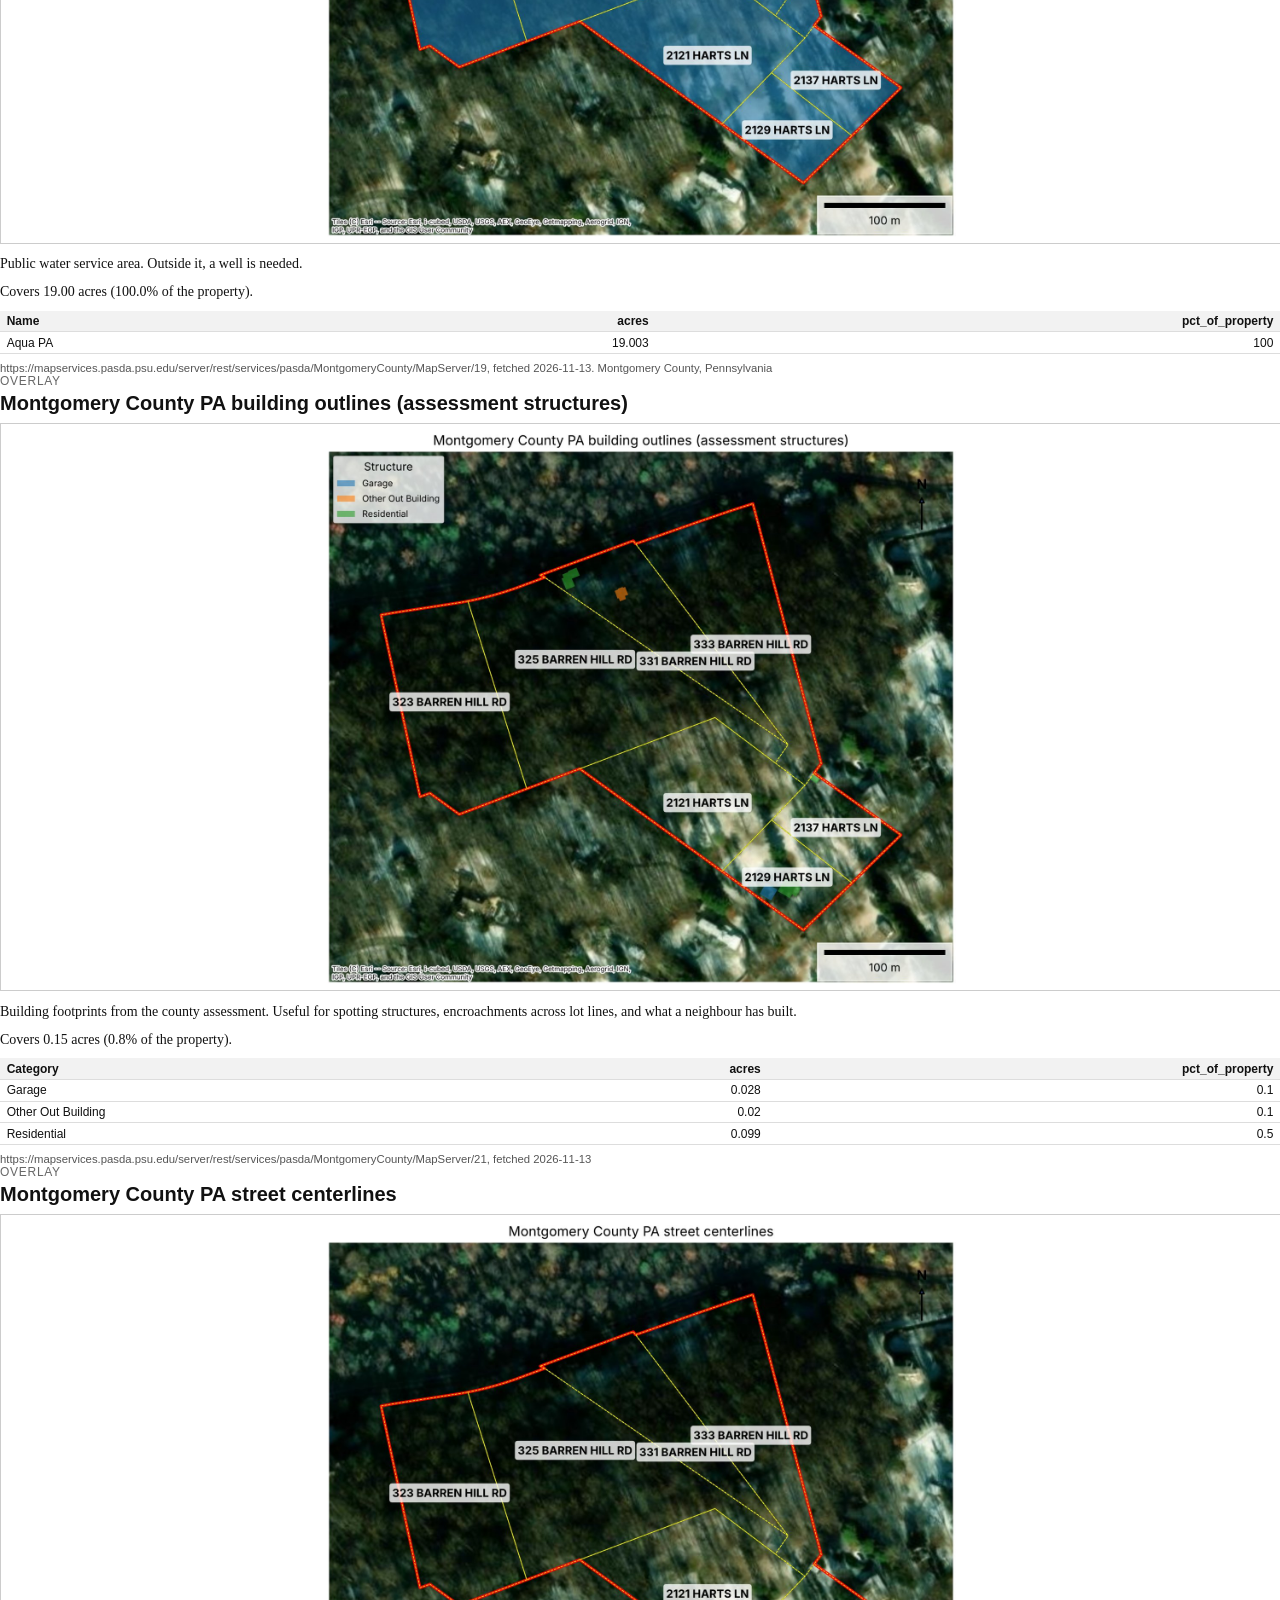
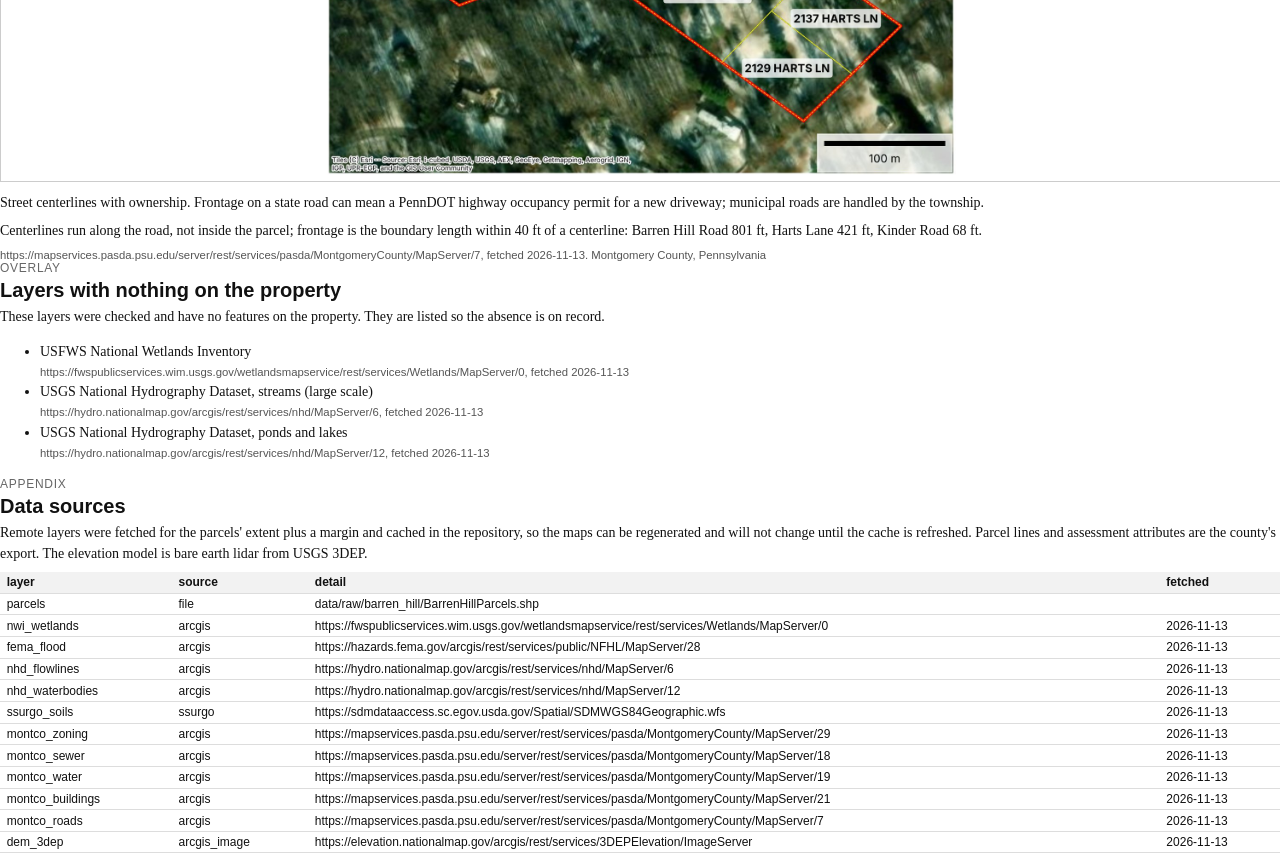
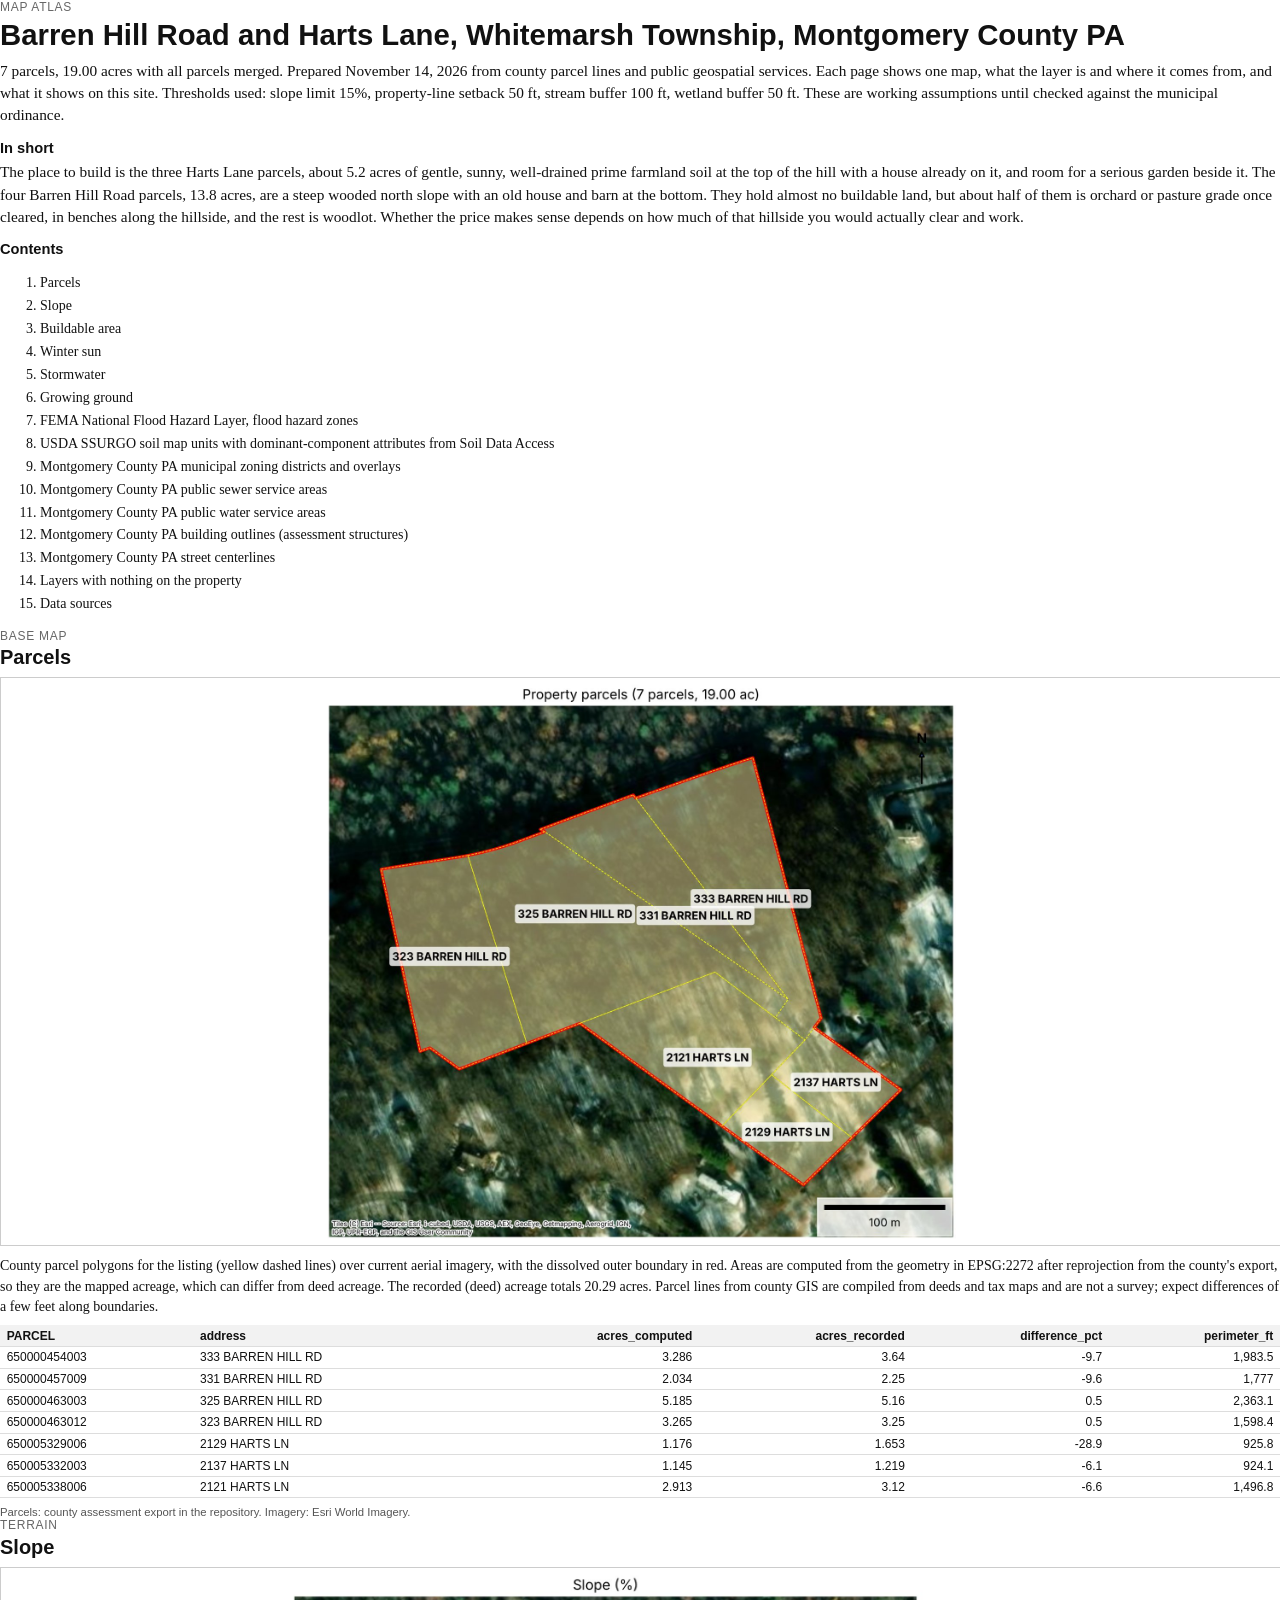
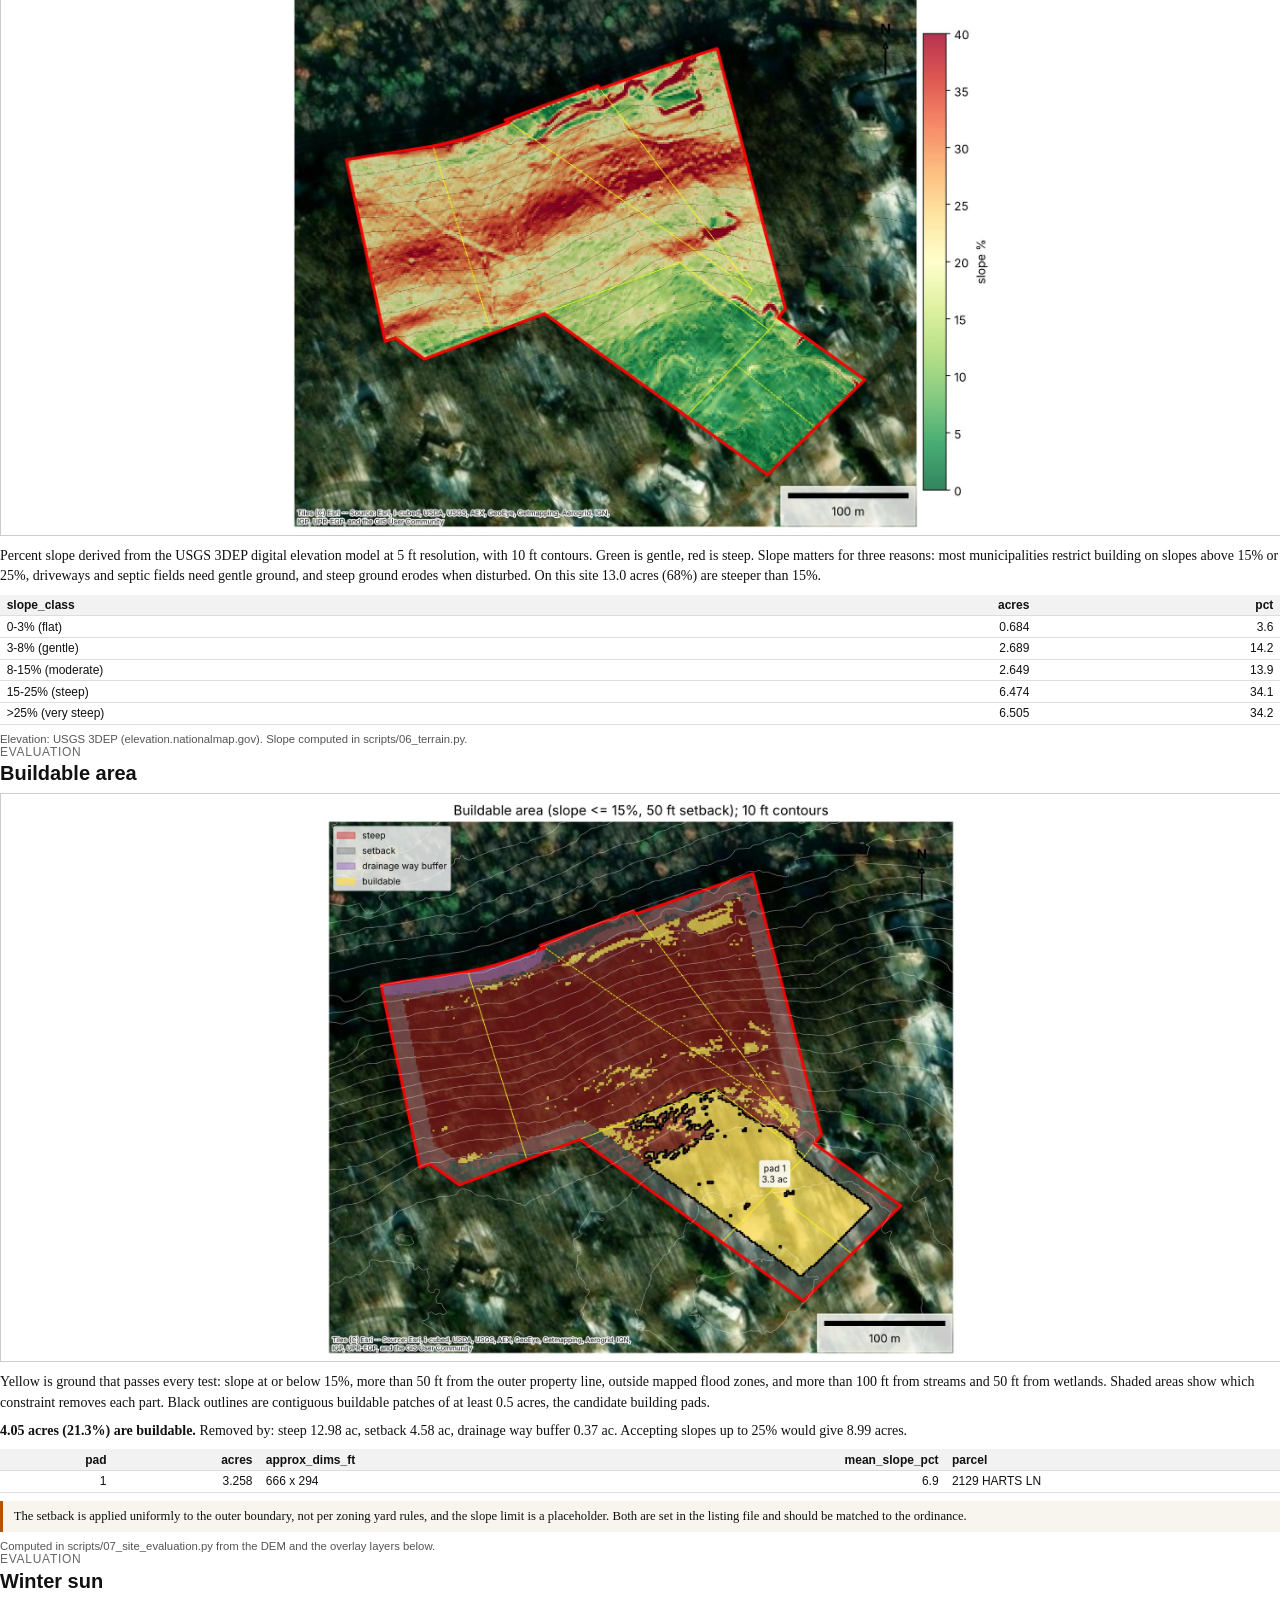
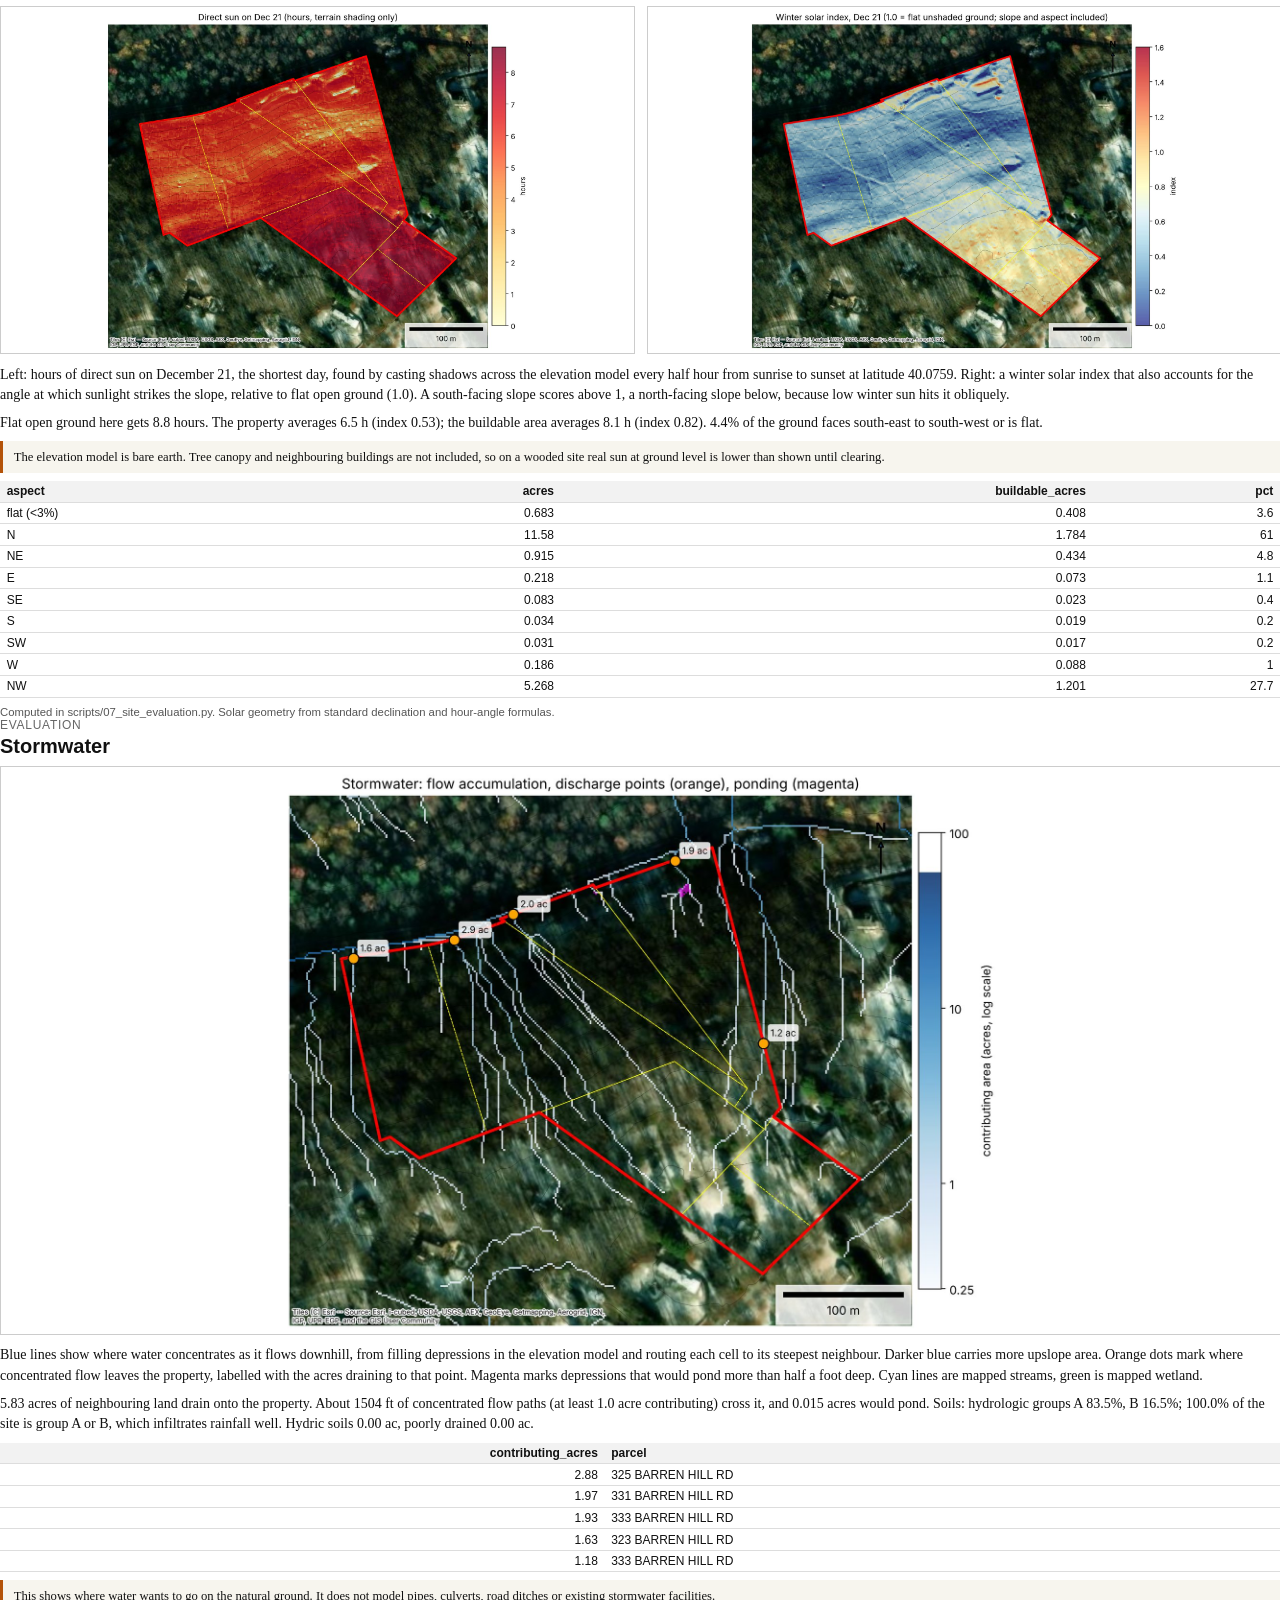
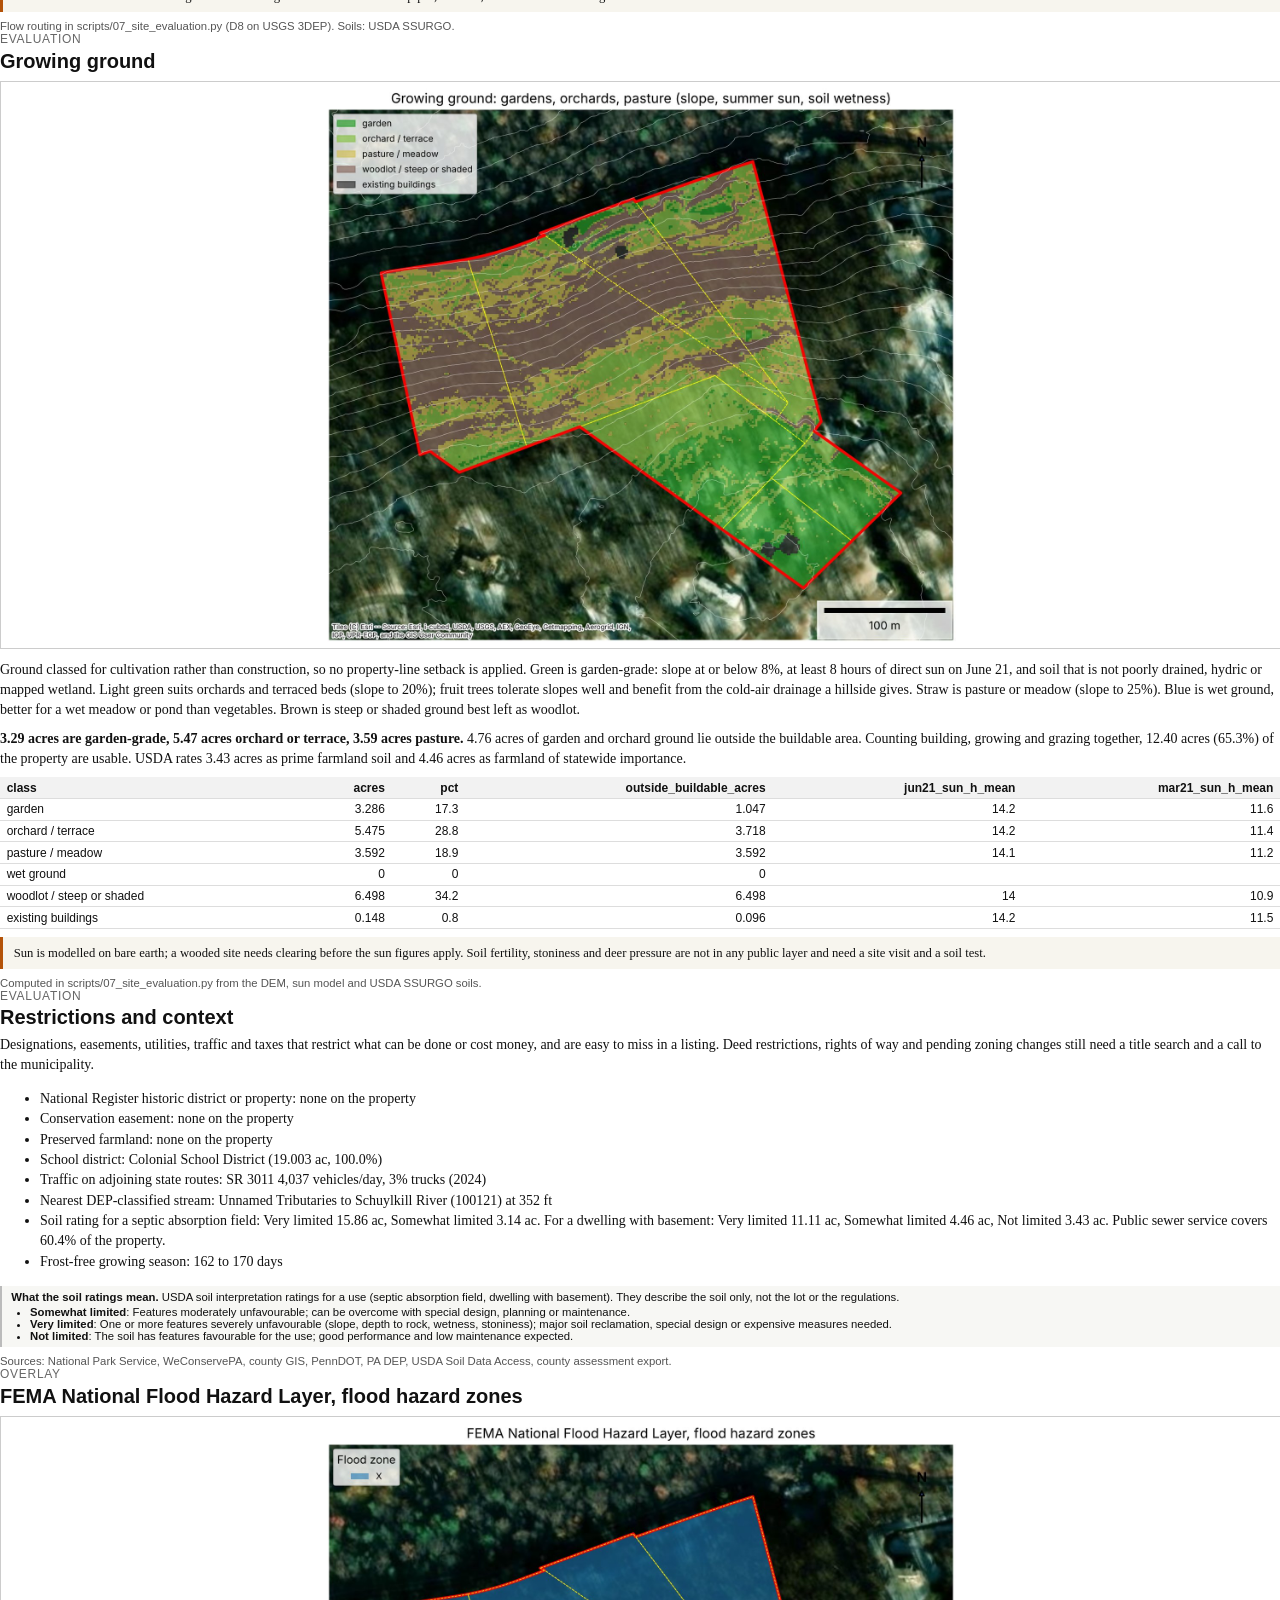
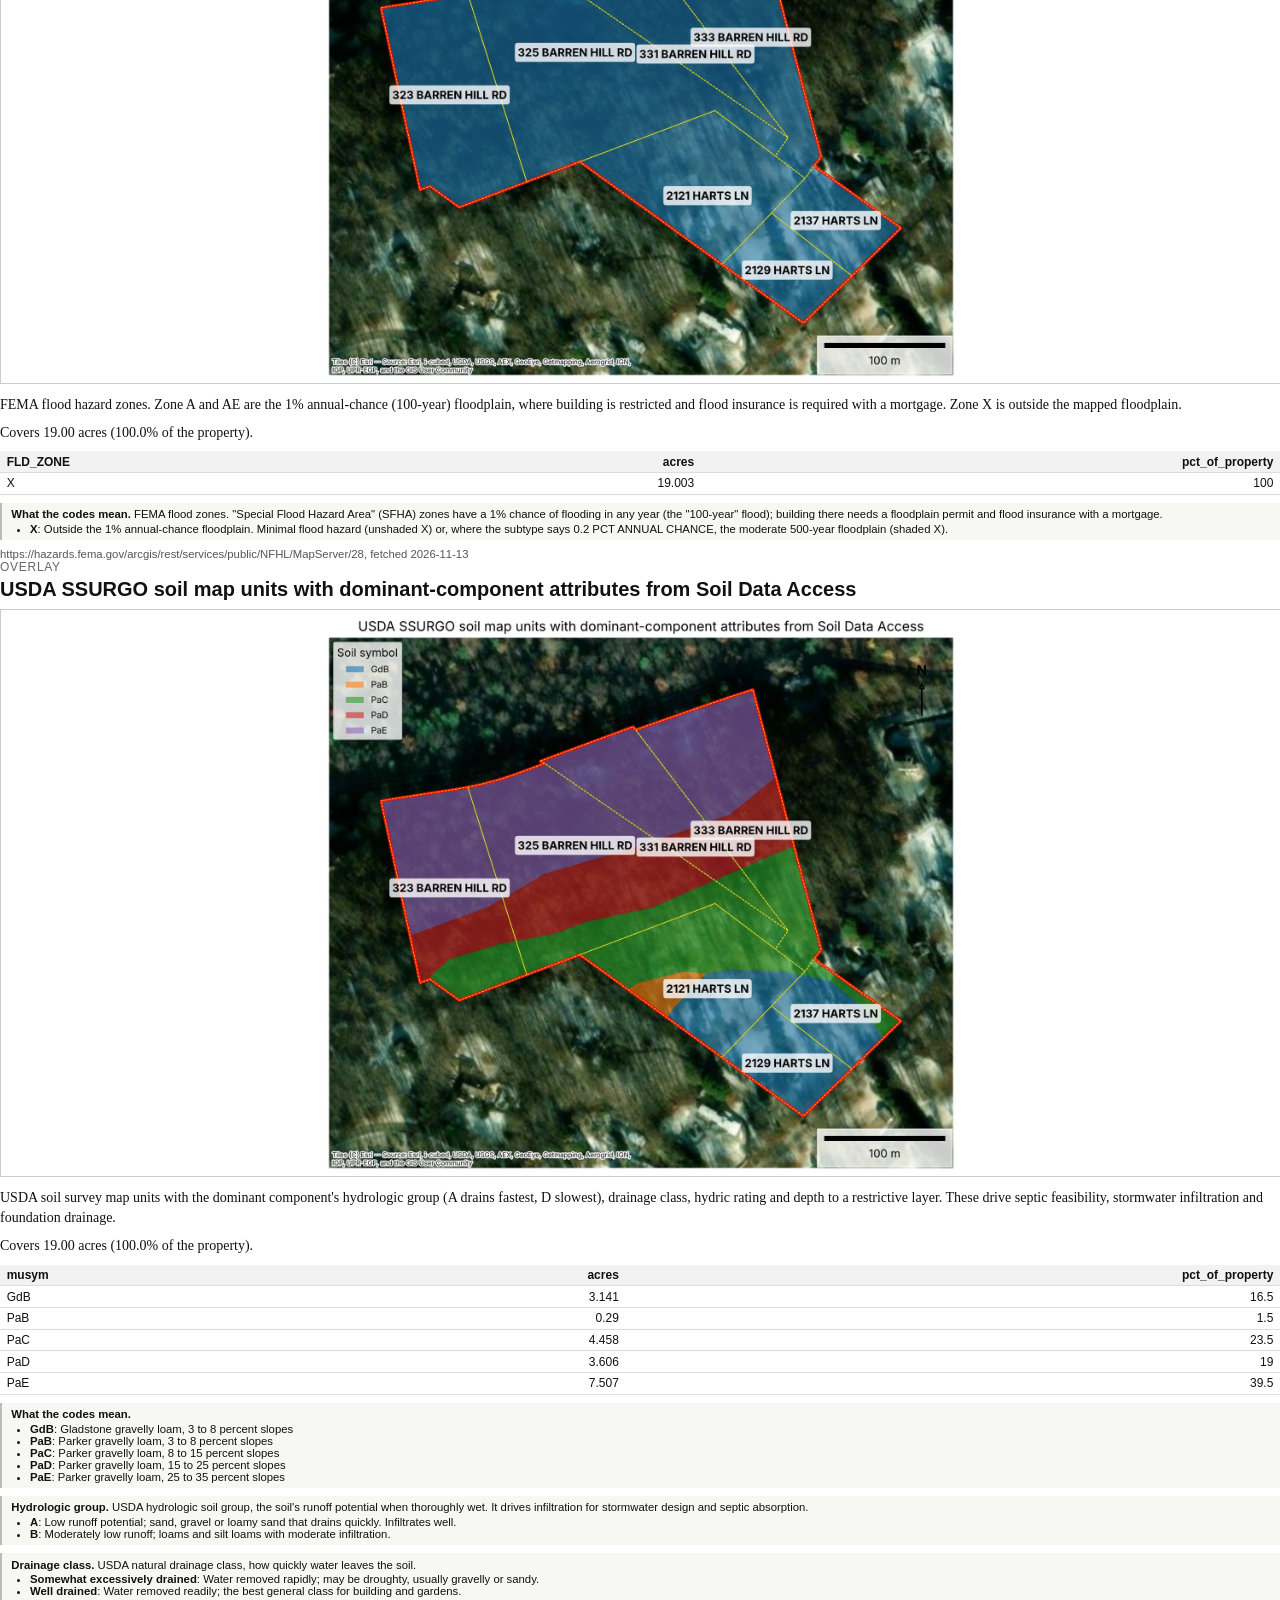
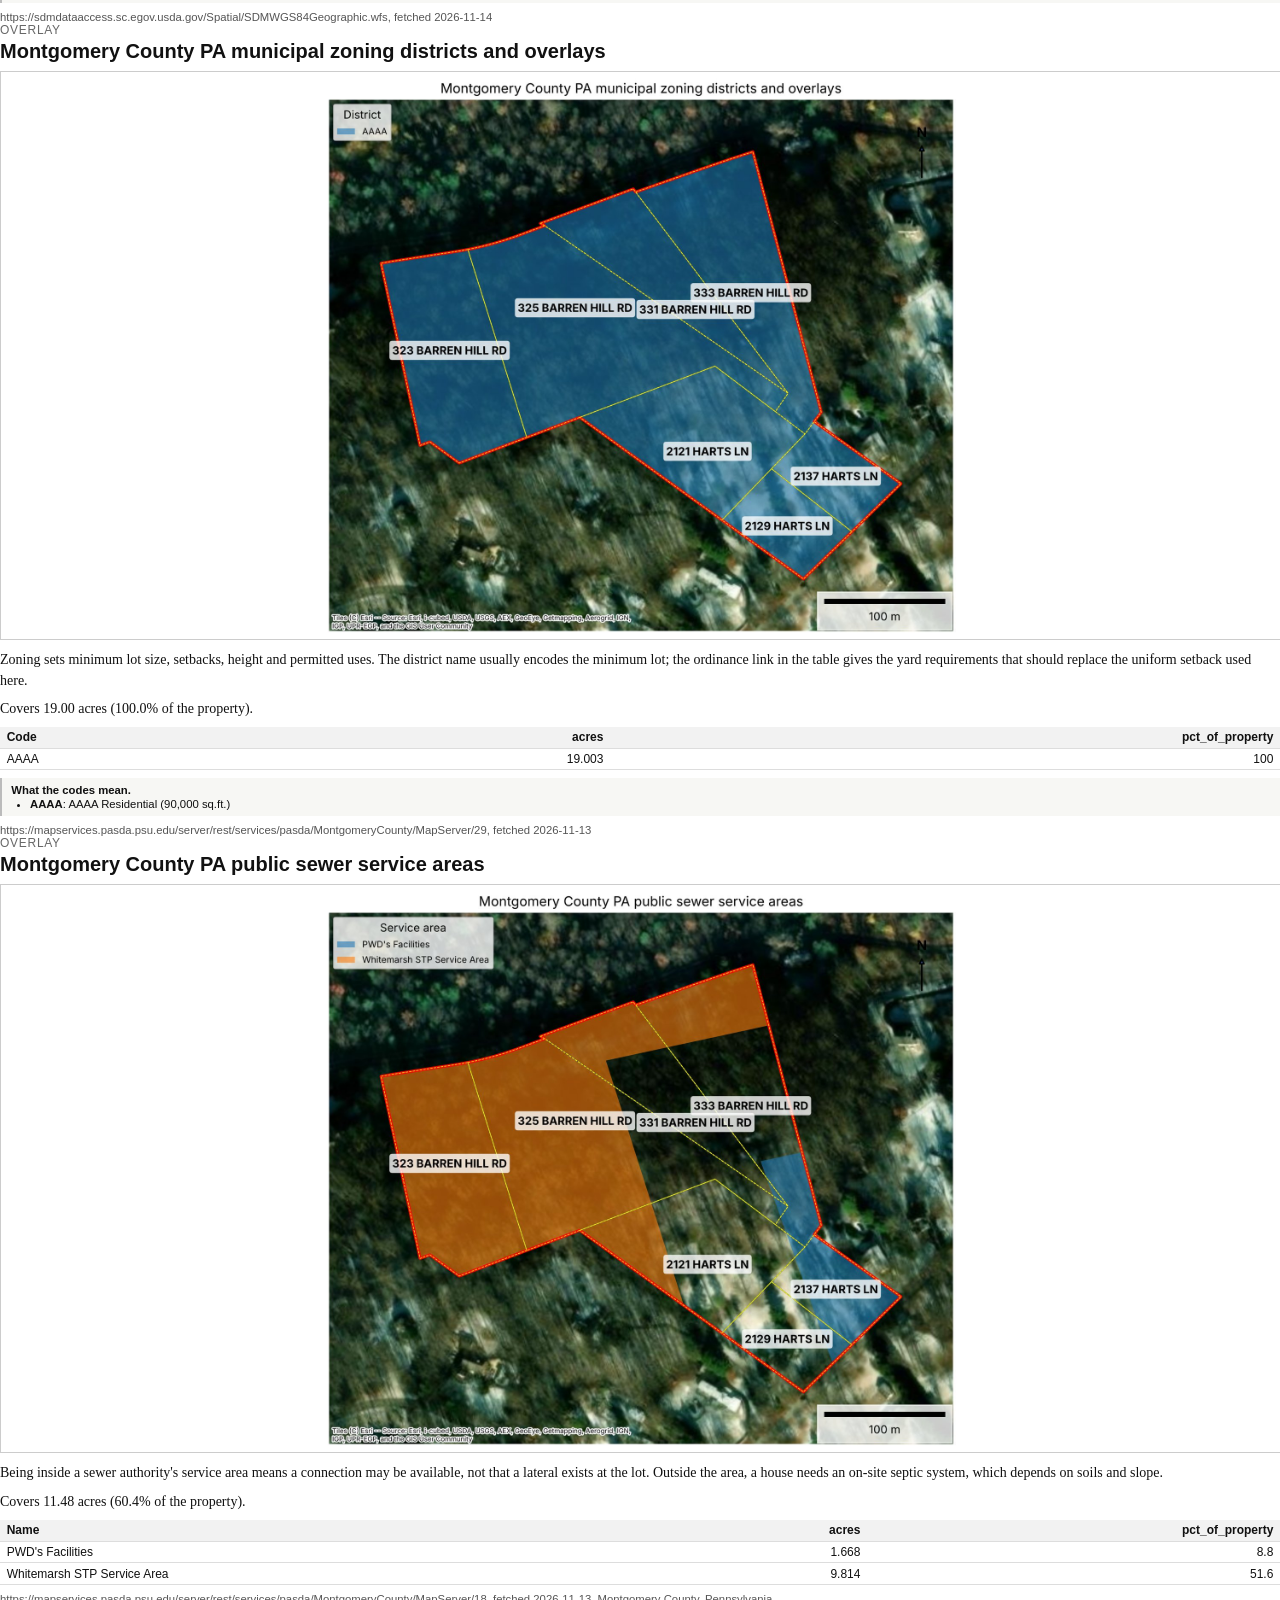
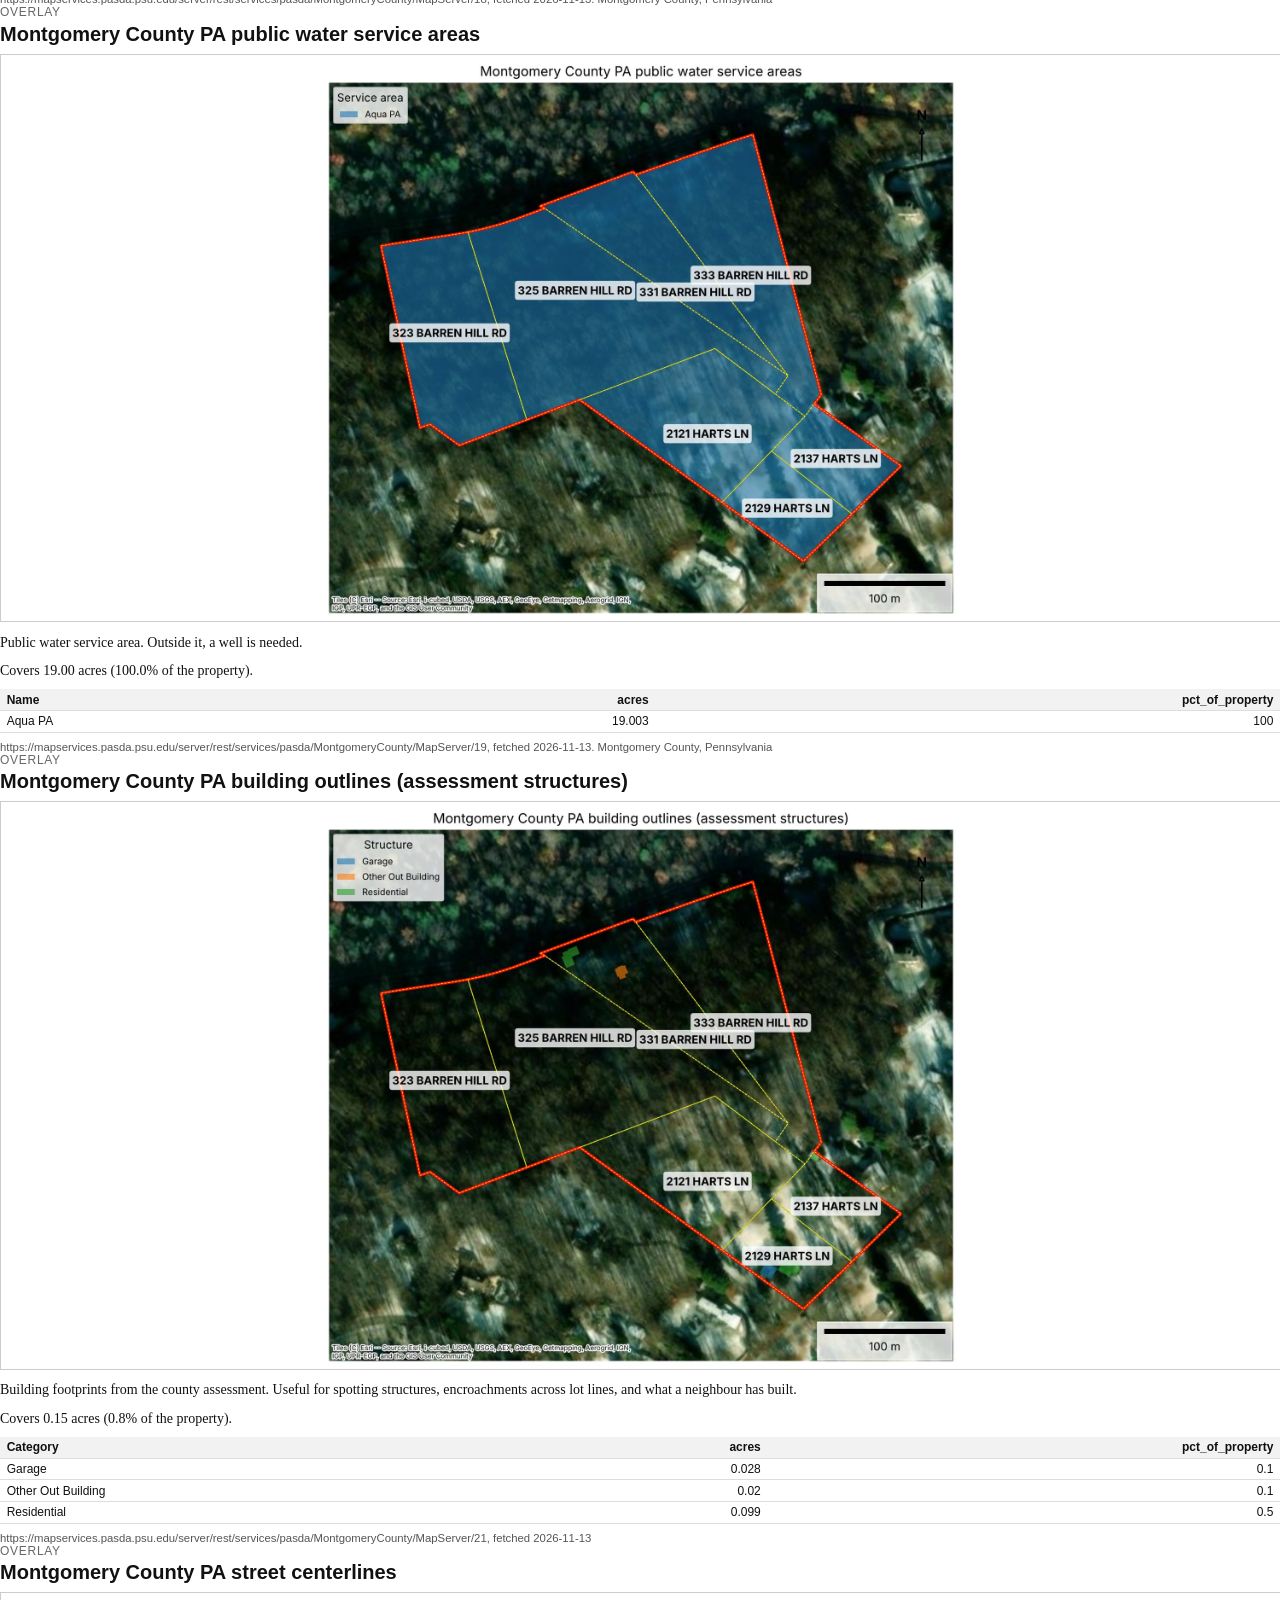
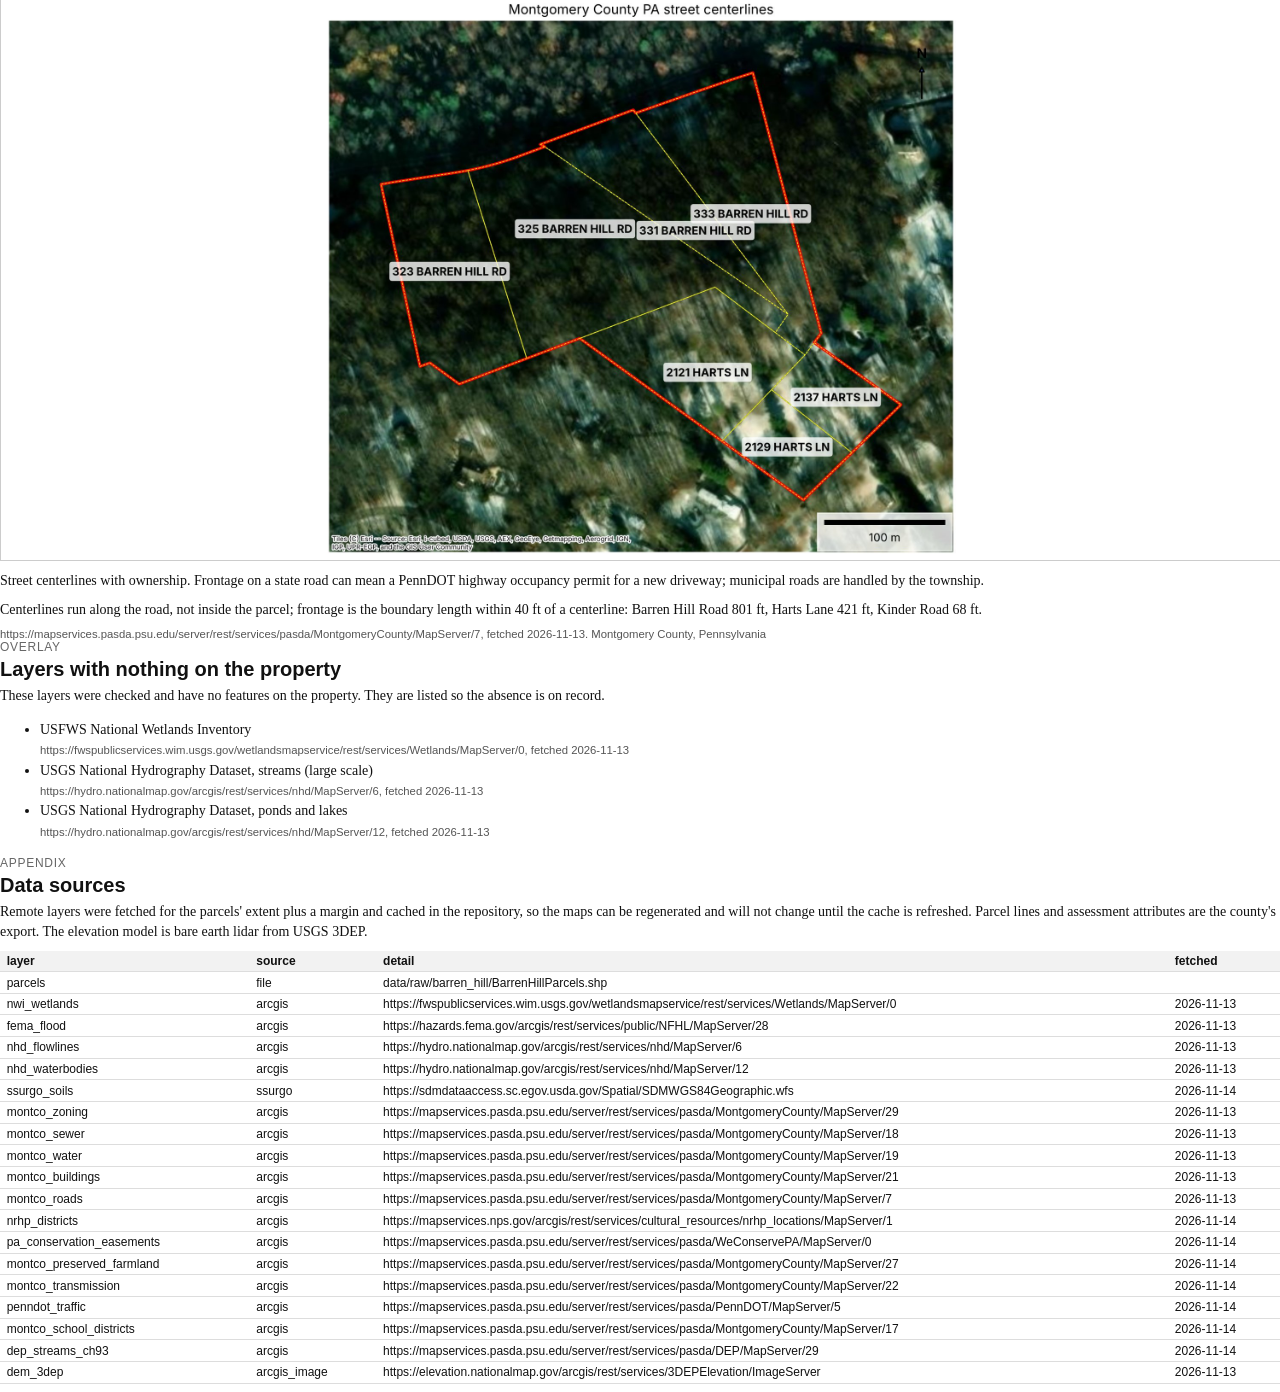
